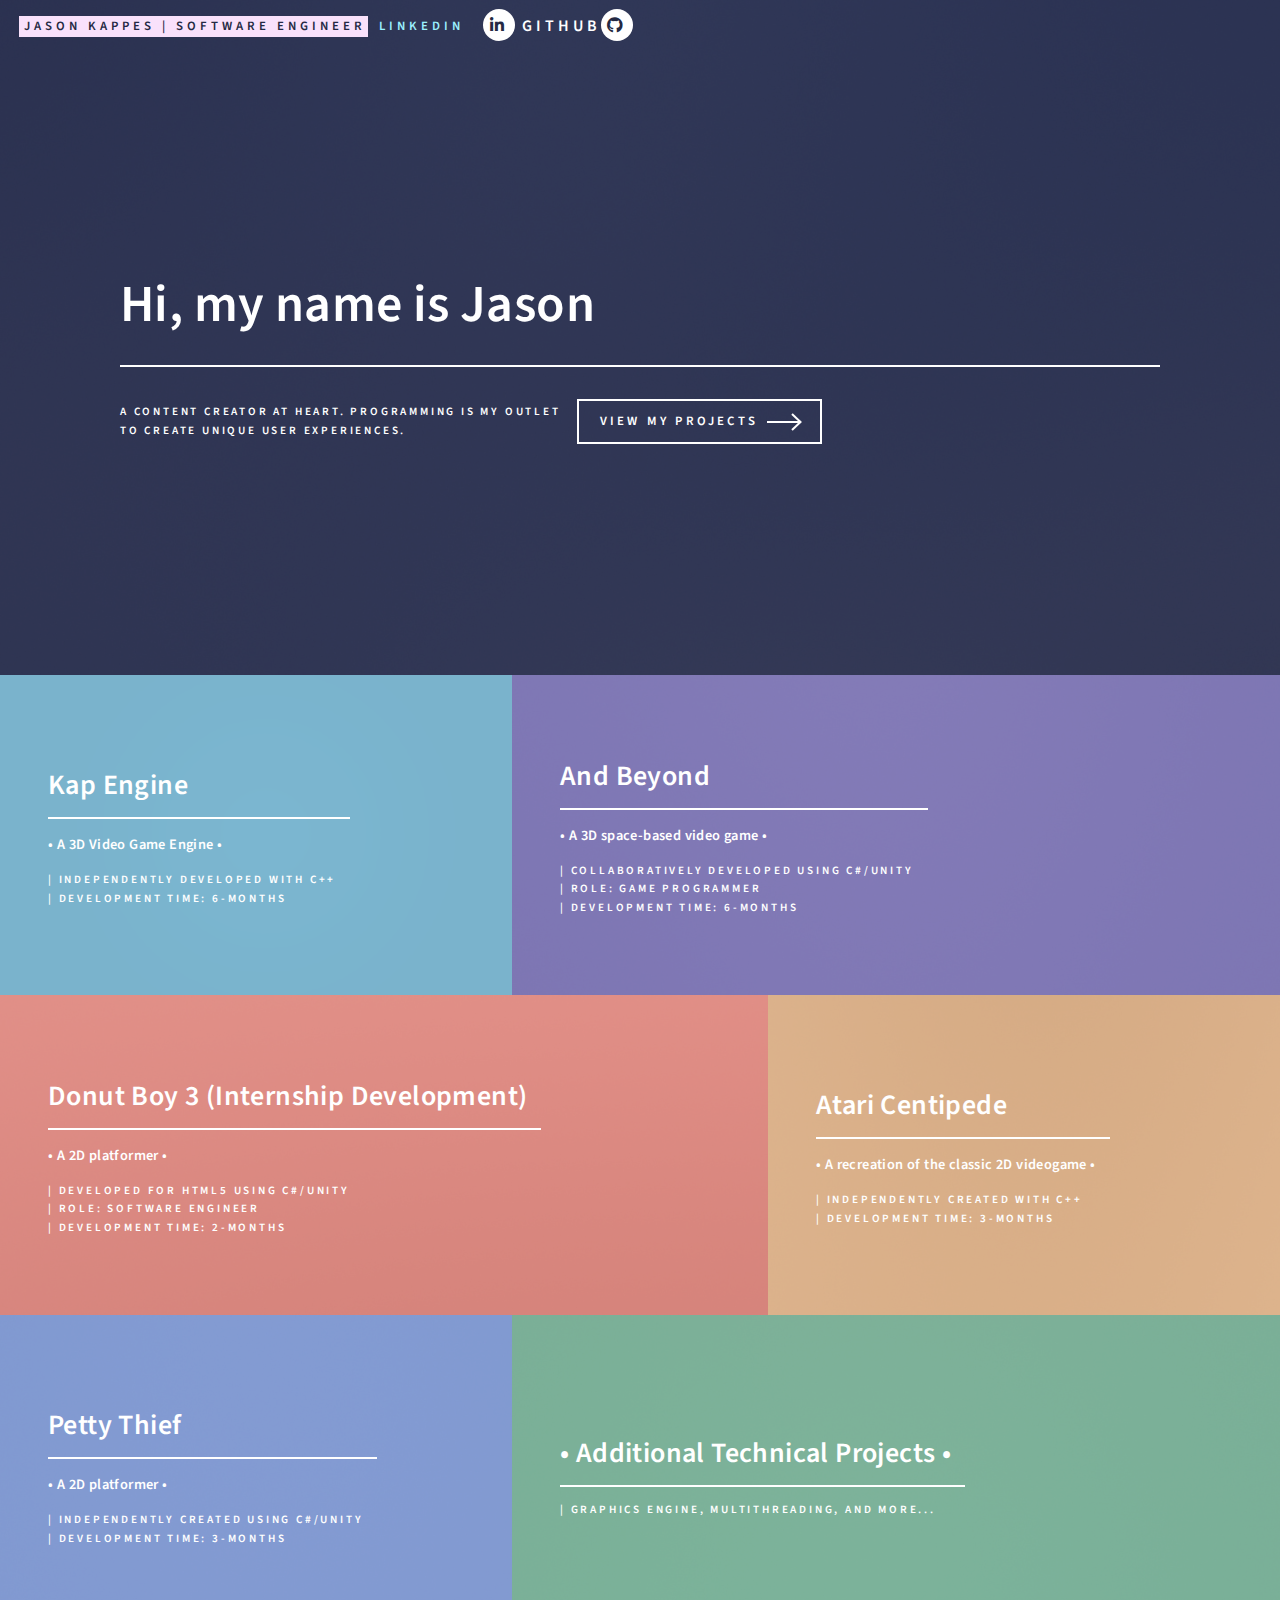
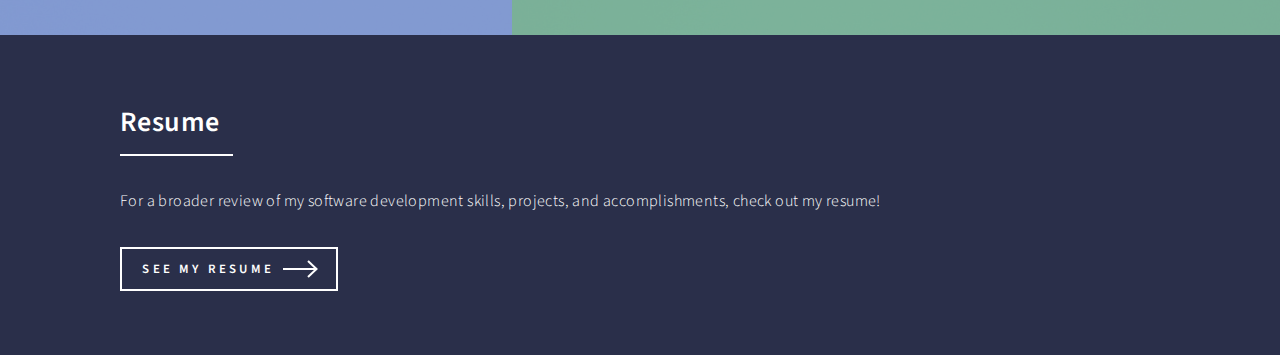
==== index.html @ 8387d4c4 "Update index.html" ====
﻿<!DOCTYPE HTML>
<!--
	Forty by HTML5 UP
	html5up.net | @ajlkn
	Free for personal and commercial use under the CCA 3.0 license (html5up.net/license)
-->
<html>
	<head>
		<title>Jason Kappes Software Engineer</title>
		<meta charset="utf-8" />
		<meta name="viewport" content="width=device-width, initial-scale=1, user-scalable=no" />
		<link rel="stylesheet" href="assets/css/main.css" />
		<noscript><link rel="stylesheet" href="assets/css/noscript.css" /></noscript>
	</head>
	<body class="is-preload">

		<!-- Wrapper -->
			<div id="wrapper">

				<!-- Header -->
				<header id="header" class="alt">
					<a href="index.html" class="logo"><strong>Jason Kappes | Software Engineer</strong> LinkedIn <a href="https://www.linkedin.com/in/jason-kappes/" class="icon brands alt fa-linkedin-in"><span class="label">LinkedIn</span> GitHub <a href="https://github.com/JasonKappes?tab=repositories" class="icon brands alt fa-github"><span class="label">GitHub</span></a>
				</header>

				<!-- Banner -->
					<section id="banner" class="major">
						<div class="inner">
							<header class="major">
								<h1>Hi, my name is Jason</h1>

							</header>
							<div class="content">
								<p>A content creator at heart. Programming is my outlet<br />
								to create unique user experiences.</p>
								<ul class="actions">
									<li><a href="#one" class="button next scrolly">View My Projects</a></li>
								</ul>
							</div>
						</div>
					</section>

				<!-- Main -->
					<div id="main">

						<!-- One -->
							<section id="one" class="tiles">
								<article>
									<span class="image">
										<img src="images/lightred.png" alt="" />
									</span>
									<header class="major">
										<h3><a href="kapengine.html" class="link">Kap Engine</a></h3>
										<h5>• A 3D Video Game Engine •</h5>
										<p>| Independently developed with C++<br />
										| Development Time: 6-months</p>
									</header>
								</article>
								<article>
									<span class="image">
										<img src="images/pic02.jpg" alt="" />
									</span>
									<header class="major">
										<h3><a href="andbeyond.html" class="link">And Beyond</a></h3>
										<h5>• A 3D space-based video game •</h5>
										<p>| Collaboratively developed using C#/Unity<br />
										| Role: Game Programmer<br />
										| Development Time: 6-months</p>
									</header>
								</article>
								<article>
									<span class="image">
										<img src="images/pic03.jpg" alt="" />
									</span>
									<header class="major">
										<h3><a href="donutboy3.html" class="link">Donut Boy 3 (Internship Development)</a></h3>
										<h5>• A 2D platformer •</h5>
										<p>| Developed for HTML5 using C#/Unity<br />
										| Role: Software Engineer<br />
										| Development Time: 2-months</p>
									</header>
								</article>
								<article>
									<span class="image">
										<img src="images/pic04.jpg" alt="" />
									</span>
									<header class="major">
										<h3><a href="centipede.html" class="link">Atari Centipede</a></h3>
										<h5>• A recreation of the classic 2D videogame •</h5>
										<p>| Independently created with C++<br />
										| Development Time: 3-months</p>
									</header>
								</article>
								<article>
									<span class="image">
										<img src="images/pic05.jpg" alt="" />
									</span>
									<header class="major">
										<h3><a href="pettythief.html" class="link">Petty Thief</a></h3>
										<h5>• A 2D platformer •</h5>
										<p>| Independently created using C#/Unity<br />
										| Development Time: 3-months</p>
									</header>
								</article>
								<article>
									<span class="image">
										<img src="images/pic06.jpg" alt="" />
									</span>
									<header class="major">
										<h3><a href="technicalprojects.html" class="link">• Additional Technical Projects •</a></h3>
										<p>| Graphics engine, multithreading, and more...</p>
									</header>
								</article>
							</section>

						<!-- Two -->
							<section id="two">
								<div class="inner">
									<header class="major">
										<h2>Resume</h2>
									</header>
									<p>For a broader review of my software development skills, projects, and accomplishments, check out my resume!</p>
									<ul class="actions">
										<li><a href="https://imgur.com/a/I2C4YWa" class="button next">See My Resume</a></li>
									</ul>
									
								</div>
							</section>

					</div>

				<!-- Footer 
					<footer id="footer">
						<div class="inner">
							<ul class="icons">
								<li><a href="https://www.linkedin.com/in/jason-kappes/" class="icon brands alt fa-linkedin-in"><span class="label">LinkedIn</span></a></li>
							</ul>
						</div>
					</footer>
					-->

			</div>

		<!-- Scripts -->
			<script src="assets/js/jquery.min.js"></script>
			<script src="assets/js/jquery.scrolly.min.js"></script>
			<script src="assets/js/jquery.scrollex.min.js"></script>
			<script src="assets/js/browser.min.js"></script>
			<script src="assets/js/breakpoints.min.js"></script>
			<script src="assets/js/util.js"></script>
			<script src="assets/js/main.js"></script>

	</body>
</html>
---- assets/css/main.css ----
@import url(fontawesome-all.min.css);
@import url("https://fonts.googleapis.com/css?family=Source+Sans+Pro:300,300italic,600,600italic");

/*
	Forty by HTML5 UP
	html5up.net | @ajlkn
	Free for personal and commercial use under the CCA 3.0 license (html5up.net/license)
*/

html, body, div, span, applet, object,
iframe, h1, h2, h3, h4, h5, h6, p, blockquote,
pre, a, abbr, acronym, address, big, cite,
code, del, dfn, em, img, ins, kbd, q, s, samp,
small, strike, strong, sub, sup, tt, var, b,
u, i, center, dl, dt, dd, ol, ul, li, fieldset,
form, label, legend, table, caption, tbody,
tfoot, thead, tr, th, td, article, aside,
canvas, details, embed, figure, figcaption,
footer, header, hgroup, menu, nav, output, ruby,
section, summary, time, mark, audio, video {
	margin: 0;
	padding: 0;
	border: 0;
	font-size: 100%;
	font: inherit;
	vertical-align: baseline;}

article, aside, details, figcaption, figure,
footer, header, hgroup, menu, nav, section {
	display: block;}

body {
	line-height: 1;
}

ol, ul {
	list-style: none;
}

blockquote, q {
	quotes: none;
}

	blockquote:before, blockquote:after, q:before, q:after {
		content: '';
		content: none;
	}

table {
	border-collapse: collapse;
	border-spacing: 0;
}

body {
	-webkit-text-size-adjust: none;
}

mark {
	background-color: transparent;
	color: inherit;
}

input::-moz-focus-inner {
	border: 0;
	padding: 0;
}

input, select, textarea {
	-moz-appearance: none;
	-webkit-appearance: none;
	-ms-appearance: none;
	appearance: none;
}

/* Basic */

	@-ms-viewport {
		width: device-width;
	}

	body {
		-ms-overflow-style: scrollbar;
	}

	@media screen and (max-width: 480px) {

		html, body {
			min-width: 320px;
		}

	}

	html {
		box-sizing: border-box;
	}

	*, *:before, *:after {
		box-sizing: inherit;
	}

	body {
		background: #242943;
	}

		body.is-preload *, body.is-preload *:before, body.is-preload *:after {
			-moz-animation: none !important;
			-webkit-animation: none !important;
			-ms-animation: none !important;
			animation: none !important;
			-moz-transition: none !important;
			-webkit-transition: none !important;
			-ms-transition: none !important;
			transition: none !important;
		}

/* Type */

	body, input, select, textarea {
		color: #ffffff;
		font-family: "Source Sans Pro", Helvetica, sans-serif;
		font-size: 17pt;
		font-weight: 300;
		letter-spacing: 0.025em;
		line-height: 1.65;
	}

		@media screen and (max-width: 1680px) {

			body, input, select, textarea {
				font-size: 14pt;
			}

		}

		@media screen and (max-width: 1280px) {

			body, input, select, textarea {
				font-size: 12pt;
			}

		}

		@media screen and (max-width: 360px) {

			body, input, select, textarea {
				font-size: 11pt;
			}

		}

	a {
		-moz-transition: color 0.2s ease-in-out, border-bottom-color 0.2s ease-in-out;
		-webkit-transition: color 0.2s ease-in-out, border-bottom-color 0.2s ease-in-out;
		-ms-transition: color 0.2s ease-in-out, border-bottom-color 0.2s ease-in-out;
		transition: color 0.2s ease-in-out, border-bottom-color 0.2s ease-in-out;
		border-bottom: dotted 1px;
		color: inherit;
		text-decoration: none;
	}

		a:hover {
			border-bottom-color: transparent;
			color: #9bf1ff !important;
		}

		a:active {
			color: #53e3fb !important;
		}

	strong, b {
		color: #ffffff;
		font-weight: 600;
	}

	em, i {
		font-style: italic;
	}

	p {
		margin: 0 0 2em 0;
	}

	h1, h2, h3, h4, h5, h6 {
		color: #ffffff;
		font-weight: 600;
		line-height: 1.65;
		margin: 0 0 1em 0;
	}

		h1 a, h2 a, h3 a, h4 a, h5 a, h6 a {
			color: inherit;
			border-bottom: 0;
		}

	h1 {
		font-size: 2.5em;
	}

	h2 {
		font-size: 1.75em;
	}

	h3 {
		font-size: 1.35em;
	}

	h4 {
		font-size: 1.1em;
	}

	h5 {
		font-size: 0.9em;
	}

	h6 {
		font-size: 0.7em;
	}

	@media screen and (max-width: 736px) {

		h1 {
			font-size: 2em;
		}

		h2 {
			font-size: 1.5em;
		}

		h3 {
			font-size: 1.25em;
		}

	}

	sub {
		font-size: 0.8em;
		position: relative;
		top: 0.5em;
	}

	sup {
		font-size: 0.8em;
		position: relative;
		top: -0.5em;
	}

	blockquote {
		border-left: solid 4px rgba(212, 212, 255, 0.1);
		font-style: italic;
		margin: 0 0 2em 0;
		padding: 0.5em 0 0.5em 2em;
	}

	code {
		background: rgba(212, 212, 255, 0.035);
		font-family: "Courier New", monospace;
		font-size: 0.9em;
		margin: 0 0.25em;
		padding: 0.25em 0.65em;
	}

	pre {
		-webkit-overflow-scrolling: touch;
		font-family: "Courier New", monospace;
		font-size: 0.9em;
		margin: 0 0 2em 0;
	}

		pre code {
			display: block;
			line-height: 1.75;
			padding: 1em 1.5em;
			overflow-x: auto;
		}

	hr {
		border: 0;
		border-bottom: solid 1px rgba(212, 212, 255, 0.1);
		margin: 2em 0;
	}

		hr.major {
			margin: 3em 0;
		}

	.align-left {
		text-align: left;
	}

	.align-center {
		text-align: center;
	}

	.align-right {
		text-align: right;
	}

/* Row */

	.row {
		display: flex;
		flex-wrap: wrap;
		box-sizing: border-box;
		align-items: stretch;
	}

		.row > * {
			box-sizing: border-box;
		}

		.row.gtr-uniform > * > :last-child {
			margin-bottom: 0;
		}

		.row.aln-left {
			justify-content: flex-start;
		}

		.row.aln-center {
			justify-content: center;
		}

		.row.aln-right {
			justify-content: flex-end;
		}

		.row.aln-top {
			align-items: flex-start;
		}

		.row.aln-middle {
			align-items: center;
		}

		.row.aln-bottom {
			align-items: flex-end;
		}

		.row > .imp {
			order: -1;
		}

		.row > .col-1 {
			width: 8.33333%;
		}

		.row > .off-1 {
			margin-left: 8.33333%;
		}

		.row > .col-2 {
			width: 16.66667%;
		}

		.row > .off-2 {
			margin-left: 16.66667%;
		}

		.row > .col-3 {
			width: 25%;
		}

		.row > .off-3 {
			margin-left: 25%;
		}

		.row > .col-4 {
			width: 33.33333%;
		}

		.row > .off-4 {
			margin-left: 33.33333%;
		}

		.row > .col-5 {
			width: 41.66667%;
		}

		.row > .off-5 {
			margin-left: 41.66667%;
		}

		.row > .col-6 {
			width: 50%;
		}

		.row > .off-6 {
			margin-left: 50%;
		}

		.row > .col-7 {
			width: 58.33333%;
		}

		.row > .off-7 {
			margin-left: 58.33333%;
		}

		.row > .col-8 {
			width: 66.66667%;
		}

		.row > .off-8 {
			margin-left: 66.66667%;
		}

		.row > .col-9 {
			width: 75%;
		}

		.row > .off-9 {
			margin-left: 75%;
		}

		.row > .col-10 {
			width: 83.33333%;
		}

		.row > .off-10 {
			margin-left: 83.33333%;
		}

		.row > .col-11 {
			width: 91.66667%;
		}

		.row > .off-11 {
			margin-left: 91.66667%;
		}

		.row > .col-12 {
			width: 100%;
		}

		.row > .off-12 {
			margin-left: 100%;
		}

		.row.gtr-0 {
			margin-top: 0;
			margin-left: 0em;
		}

			.row.gtr-0 > * {
				padding: 0 0 0 0em;
			}

			.row.gtr-0.gtr-uniform {
				margin-top: 0em;
			}

				.row.gtr-0.gtr-uniform > * {
					padding-top: 0em;
				}

		.row.gtr-25 {
			margin-top: 0;
			margin-left: -0.5em;
		}

			.row.gtr-25 > * {
				padding: 0 0 0 0.5em;
			}

			.row.gtr-25.gtr-uniform {
				margin-top: -0.5em;
			}

				.row.gtr-25.gtr-uniform > * {
					padding-top: 0.5em;
				}

		.row.gtr-50 {
			margin-top: 0;
			margin-left: -1em;
		}

			.row.gtr-50 > * {
				padding: 0 0 0 1em;
			}

			.row.gtr-50.gtr-uniform {
				margin-top: -1em;
			}

				.row.gtr-50.gtr-uniform > * {
					padding-top: 1em;
				}

		.row {
			margin-top: 0;
			margin-left: -2em;
		}

			.row > * {
				padding: 0 0 0 2em;
			}

			.row.gtr-uniform {
				margin-top: -2em;
			}

				.row.gtr-uniform > * {
					padding-top: 2em;
				}

		.row.gtr-150 {
			margin-top: 0;
			margin-left: -3em;
		}

			.row.gtr-150 > * {
				padding: 0 0 0 3em;
			}

			.row.gtr-150.gtr-uniform {
				margin-top: -3em;
			}

				.row.gtr-150.gtr-uniform > * {
					padding-top: 3em;
				}

		.row.gtr-200 {
			margin-top: 0;
			margin-left: -4em;
		}

			.row.gtr-200 > * {
				padding: 0 0 0 4em;
			}

			.row.gtr-200.gtr-uniform {
				margin-top: -4em;
			}

				.row.gtr-200.gtr-uniform > * {
					padding-top: 4em;
				}

		@media screen and (max-width: 1680px) {

			.row {
				display: flex;
				flex-wrap: wrap;
				box-sizing: border-box;
				align-items: stretch;
			}

				.row > * {
					box-sizing: border-box;
				}

				.row.gtr-uniform > * > :last-child {
					margin-bottom: 0;
				}

				.row.aln-left {
					justify-content: flex-start;
				}

				.row.aln-center {
					justify-content: center;
				}

				.row.aln-right {
					justify-content: flex-end;
				}

				.row.aln-top {
					align-items: flex-start;
				}

				.row.aln-middle {
					align-items: center;
				}

				.row.aln-bottom {
					align-items: flex-end;
				}

				.row > .imp-xlarge {
					order: -1;
				}

				.row > .col-1-xlarge {
					width: 8.33333%;
				}

				.row > .off-1-xlarge {
					margin-left: 8.33333%;
				}

				.row > .col-2-xlarge {
					width: 16.66667%;
				}

				.row > .off-2-xlarge {
					margin-left: 16.66667%;
				}

				.row > .col-3-xlarge {
					width: 25%;
				}

				.row > .off-3-xlarge {
					margin-left: 25%;
				}

				.row > .col-4-xlarge {
					width: 33.33333%;
				}

				.row > .off-4-xlarge {
					margin-left: 33.33333%;
				}

				.row > .col-5-xlarge {
					width: 41.66667%;
				}

				.row > .off-5-xlarge {
					margin-left: 41.66667%;
				}

				.row > .col-6-xlarge {
					width: 50%;
				}

				.row > .off-6-xlarge {
					margin-left: 50%;
				}

				.row > .col-7-xlarge {
					width: 58.33333%;
				}

				.row > .off-7-xlarge {
					margin-left: 58.33333%;
				}

				.row > .col-8-xlarge {
					width: 66.66667%;
				}

				.row > .off-8-xlarge {
					margin-left: 66.66667%;
				}

				.row > .col-9-xlarge {
					width: 75%;
				}

				.row > .off-9-xlarge {
					margin-left: 75%;
				}

				.row > .col-10-xlarge {
					width: 83.33333%;
				}

				.row > .off-10-xlarge {
					margin-left: 83.33333%;
				}

				.row > .col-11-xlarge {
					width: 91.66667%;
				}

				.row > .off-11-xlarge {
					margin-left: 91.66667%;
				}

				.row > .col-12-xlarge {
					width: 100%;
				}

				.row > .off-12-xlarge {
					margin-left: 100%;
				}

				.row.gtr-0 {
					margin-top: 0;
					margin-left: 0em;
				}

					.row.gtr-0 > * {
						padding: 0 0 0 0em;
					}

					.row.gtr-0.gtr-uniform {
						margin-top: 0em;
					}

						.row.gtr-0.gtr-uniform > * {
							padding-top: 0em;
						}

				.row.gtr-25 {
					margin-top: 0;
					margin-left: -0.5em;
				}

					.row.gtr-25 > * {
						padding: 0 0 0 0.5em;
					}

					.row.gtr-25.gtr-uniform {
						margin-top: -0.5em;
					}

						.row.gtr-25.gtr-uniform > * {
							padding-top: 0.5em;
						}

				.row.gtr-50 {
					margin-top: 0;
					margin-left: -1em;
				}

					.row.gtr-50 > * {
						padding: 0 0 0 1em;
					}

					.row.gtr-50.gtr-uniform {
						margin-top: -1em;
					}

						.row.gtr-50.gtr-uniform > * {
							padding-top: 1em;
						}

				.row {
					margin-top: 0;
					margin-left: -2em;
				}

					.row > * {
						padding: 0 0 0 2em;
					}

					.row.gtr-uniform {
						margin-top: -2em;
					}

						.row.gtr-uniform > * {
							padding-top: 2em;
						}

				.row.gtr-150 {
					margin-top: 0;
					margin-left: -3em;
				}

					.row.gtr-150 > * {
						padding: 0 0 0 3em;
					}

					.row.gtr-150.gtr-uniform {
						margin-top: -3em;
					}

						.row.gtr-150.gtr-uniform > * {
							padding-top: 3em;
						}

				.row.gtr-200 {
					margin-top: 0;
					margin-left: -4em;
				}

					.row.gtr-200 > * {
						padding: 0 0 0 4em;
					}

					.row.gtr-200.gtr-uniform {
						margin-top: -4em;
					}

						.row.gtr-200.gtr-uniform > * {
							padding-top: 4em;
						}

		}

		@media screen and (max-width: 1280px) {

			.row {
				display: flex;
				flex-wrap: wrap;
				box-sizing: border-box;
				align-items: stretch;
			}

				.row > * {
					box-sizing: border-box;
				}

				.row.gtr-uniform > * > :last-child {
					margin-bottom: 0;
				}

				.row.aln-left {
					justify-content: flex-start;
				}

				.row.aln-center {
					justify-content: center;
				}

				.row.aln-right {
					justify-content: flex-end;
				}

				.row.aln-top {
					align-items: flex-start;
				}

				.row.aln-middle {
					align-items: center;
				}

				.row.aln-bottom {
					align-items: flex-end;
				}

				.row > .imp-large {
					order: -1;
				}

				.row > .col-1-large {
					width: 8.33333%;
				}

				.row > .off-1-large {
					margin-left: 8.33333%;
				}

				.row > .col-2-large {
					width: 16.66667%;
				}

				.row > .off-2-large {
					margin-left: 16.66667%;
				}

				.row > .col-3-large {
					width: 25%;
				}

				.row > .off-3-large {
					margin-left: 25%;
				}

				.row > .col-4-large {
					width: 33.33333%;
				}

				.row > .off-4-large {
					margin-left: 33.33333%;
				}

				.row > .col-5-large {
					width: 41.66667%;
				}

				.row > .off-5-large {
					margin-left: 41.66667%;
				}

				.row > .col-6-large {
					width: 50%;
				}

				.row > .off-6-large {
					margin-left: 50%;
				}

				.row > .col-7-large {
					width: 58.33333%;
				}

				.row > .off-7-large {
					margin-left: 58.33333%;
				}

				.row > .col-8-large {
					width: 66.66667%;
				}

				.row > .off-8-large {
					margin-left: 66.66667%;
				}

				.row > .col-9-large {
					width: 75%;
				}

				.row > .off-9-large {
					margin-left: 75%;
				}

				.row > .col-10-large {
					width: 83.33333%;
				}

				.row > .off-10-large {
					margin-left: 83.33333%;
				}

				.row > .col-11-large {
					width: 91.66667%;
				}

				.row > .off-11-large {
					margin-left: 91.66667%;
				}

				.row > .col-12-large {
					width: 100%;
				}

				.row > .off-12-large {
					margin-left: 100%;
				}

				.row.gtr-0 {
					margin-top: 0;
					margin-left: 0em;
				}

					.row.gtr-0 > * {
						padding: 0 0 0 0em;
					}

					.row.gtr-0.gtr-uniform {
						margin-top: 0em;
					}

						.row.gtr-0.gtr-uniform > * {
							padding-top: 0em;
						}

				.row.gtr-25 {
					margin-top: 0;
					margin-left: -0.375em;
				}

					.row.gtr-25 > * {
						padding: 0 0 0 0.375em;
					}

					.row.gtr-25.gtr-uniform {
						margin-top: -0.375em;
					}

						.row.gtr-25.gtr-uniform > * {
							padding-top: 0.375em;
						}

				.row.gtr-50 {
					margin-top: 0;
					margin-left: -0.75em;
				}

					.row.gtr-50 > * {
						padding: 0 0 0 0.75em;
					}

					.row.gtr-50.gtr-uniform {
						margin-top: -0.75em;
					}

						.row.gtr-50.gtr-uniform > * {
							padding-top: 0.75em;
						}

				.row {
					margin-top: 0;
					margin-left: -1.5em;
				}

					.row > * {
						padding: 0 0 0 1.5em;
					}

					.row.gtr-uniform {
						margin-top: -1.5em;
					}

						.row.gtr-uniform > * {
							padding-top: 1.5em;
						}

				.row.gtr-150 {
					margin-top: 0;
					margin-left: -2.25em;
				}

					.row.gtr-150 > * {
						padding: 0 0 0 2.25em;
					}

					.row.gtr-150.gtr-uniform {
						margin-top: -2.25em;
					}

						.row.gtr-150.gtr-uniform > * {
							padding-top: 2.25em;
						}

				.row.gtr-200 {
					margin-top: 0;
					margin-left: -3em;
				}

					.row.gtr-200 > * {
						padding: 0 0 0 3em;
					}

					.row.gtr-200.gtr-uniform {
						margin-top: -3em;
					}

						.row.gtr-200.gtr-uniform > * {
							padding-top: 3em;
						}

		}

		@media screen and (max-width: 980px) {

			.row {
				display: flex;
				flex-wrap: wrap;
				box-sizing: border-box;
				align-items: stretch;
			}

				.row > * {
					box-sizing: border-box;
				}

				.row.gtr-uniform > * > :last-child {
					margin-bottom: 0;
				}

				.row.aln-left {
					justify-content: flex-start;
				}

				.row.aln-center {
					justify-content: center;
				}

				.row.aln-right {
					justify-content: flex-end;
				}

				.row.aln-top {
					align-items: flex-start;
				}

				.row.aln-middle {
					align-items: center;
				}

				.row.aln-bottom {
					align-items: flex-end;
				}

				.row > .imp-medium {
					order: -1;
				}

				.row > .col-1-medium {
					width: 8.33333%;
				}

				.row > .off-1-medium {
					margin-left: 8.33333%;
				}

				.row > .col-2-medium {
					width: 16.66667%;
				}

				.row > .off-2-medium {
					margin-left: 16.66667%;
				}

				.row > .col-3-medium {
					width: 25%;
				}

				.row > .off-3-medium {
					margin-left: 25%;
				}

				.row > .col-4-medium {
					width: 33.33333%;
				}

				.row > .off-4-medium {
					margin-left: 33.33333%;
				}

				.row > .col-5-medium {
					width: 41.66667%;
				}

				.row > .off-5-medium {
					margin-left: 41.66667%;
				}

				.row > .col-6-medium {
					width: 50%;
				}

				.row > .off-6-medium {
					margin-left: 50%;
				}

				.row > .col-7-medium {
					width: 58.33333%;
				}

				.row > .off-7-medium {
					margin-left: 58.33333%;
				}

				.row > .col-8-medium {
					width: 66.66667%;
				}

				.row > .off-8-medium {
					margin-left: 66.66667%;
				}

				.row > .col-9-medium {
					width: 75%;
				}

				.row > .off-9-medium {
					margin-left: 75%;
				}

				.row > .col-10-medium {
					width: 83.33333%;
				}

				.row > .off-10-medium {
					margin-left: 83.33333%;
				}

				.row > .col-11-medium {
					width: 91.66667%;
				}

				.row > .off-11-medium {
					margin-left: 91.66667%;
				}

				.row > .col-12-medium {
					width: 100%;
				}

				.row > .off-12-medium {
					margin-left: 100%;
				}

				.row.gtr-0 {
					margin-top: 0;
					margin-left: 0em;
				}

					.row.gtr-0 > * {
						padding: 0 0 0 0em;
					}

					.row.gtr-0.gtr-uniform {
						margin-top: 0em;
					}

						.row.gtr-0.gtr-uniform > * {
							padding-top: 0em;
						}

				.row.gtr-25 {
					margin-top: 0;
					margin-left: -0.375em;
				}

					.row.gtr-25 > * {
						padding: 0 0 0 0.375em;
					}

					.row.gtr-25.gtr-uniform {
						margin-top: -0.375em;
					}

						.row.gtr-25.gtr-uniform > * {
							padding-top: 0.375em;
						}

				.row.gtr-50 {
					margin-top: 0;
					margin-left: -0.75em;
				}

					.row.gtr-50 > * {
						padding: 0 0 0 0.75em;
					}

					.row.gtr-50.gtr-uniform {
						margin-top: -0.75em;
					}

						.row.gtr-50.gtr-uniform > * {
							padding-top: 0.75em;
						}

				.row {
					margin-top: 0;
					margin-left: -1.5em;
				}

					.row > * {
						padding: 0 0 0 1.5em;
					}

					.row.gtr-uniform {
						margin-top: -1.5em;
					}

						.row.gtr-uniform > * {
							padding-top: 1.5em;
						}

				.row.gtr-150 {
					margin-top: 0;
					margin-left: -2.25em;
				}

					.row.gtr-150 > * {
						padding: 0 0 0 2.25em;
					}

					.row.gtr-150.gtr-uniform {
						margin-top: -2.25em;
					}

						.row.gtr-150.gtr-uniform > * {
							padding-top: 2.25em;
						}

				.row.gtr-200 {
					margin-top: 0;
					margin-left: -3em;
				}

					.row.gtr-200 > * {
						padding: 0 0 0 3em;
					}

					.row.gtr-200.gtr-uniform {
						margin-top: -3em;
					}

						.row.gtr-200.gtr-uniform > * {
							padding-top: 3em;
						}

		}

		@media screen and (max-width: 736px) {

			.row {
				display: flex;
				flex-wrap: wrap;
				box-sizing: border-box;
				align-items: stretch;
			}

				.row > * {
					box-sizing: border-box;
				}

				.row.gtr-uniform > * > :last-child {
					margin-bottom: 0;
				}

				.row.aln-left {
					justify-content: flex-start;
				}

				.row.aln-center {
					justify-content: center;
				}

				.row.aln-right {
					justify-content: flex-end;
				}

				.row.aln-top {
					align-items: flex-start;
				}

				.row.aln-middle {
					align-items: center;
				}

				.row.aln-bottom {
					align-items: flex-end;
				}

				.row > .imp-small {
					order: -1;
				}

				.row > .col-1-small {
					width: 8.33333%;
				}

				.row > .off-1-small {
					margin-left: 8.33333%;
				}

				.row > .col-2-small {
					width: 16.66667%;
				}

				.row > .off-2-small {
					margin-left: 16.66667%;
				}

				.row > .col-3-small {
					width: 25%;
				}

				.row > .off-3-small {
					margin-left: 25%;
				}

				.row > .col-4-small {
					width: 33.33333%;
				}

				.row > .off-4-small {
					margin-left: 33.33333%;
				}

				.row > .col-5-small {
					width: 41.66667%;
				}

				.row > .off-5-small {
					margin-left: 41.66667%;
				}

				.row > .col-6-small {
					width: 50%;
				}

				.row > .off-6-small {
					margin-left: 50%;
				}

				.row > .col-7-small {
					width: 58.33333%;
				}

				.row > .off-7-small {
					margin-left: 58.33333%;
				}

				.row > .col-8-small {
					width: 66.66667%;
				}

				.row > .off-8-small {
					margin-left: 66.66667%;
				}

				.row > .col-9-small {
					width: 75%;
				}

				.row > .off-9-small {
					margin-left: 75%;
				}

				.row > .col-10-small {
					width: 83.33333%;
				}

				.row > .off-10-small {
					margin-left: 83.33333%;
				}

				.row > .col-11-small {
					width: 91.66667%;
				}

				.row > .off-11-small {
					margin-left: 91.66667%;
				}

				.row > .col-12-small {
					width: 100%;
				}

				.row > .off-12-small {
					margin-left: 100%;
				}

				.row.gtr-0 {
					margin-top: 0;
					margin-left: 0em;
				}

					.row.gtr-0 > * {
						padding: 0 0 0 0em;
					}

					.row.gtr-0.gtr-uniform {
						margin-top: 0em;
					}

						.row.gtr-0.gtr-uniform > * {
							padding-top: 0em;
						}

				.row.gtr-25 {
					margin-top: 0;
					margin-left: -0.3125em;
				}

					.row.gtr-25 > * {
						padding: 0 0 0 0.3125em;
					}

					.row.gtr-25.gtr-uniform {
						margin-top: -0.3125em;
					}

						.row.gtr-25.gtr-uniform > * {
							padding-top: 0.3125em;
						}

				.row.gtr-50 {
					margin-top: 0;
					margin-left: -0.625em;
				}

					.row.gtr-50 > * {
						padding: 0 0 0 0.625em;
					}

					.row.gtr-50.gtr-uniform {
						margin-top: -0.625em;
					}

						.row.gtr-50.gtr-uniform > * {
							padding-top: 0.625em;
						}

				.row {
					margin-top: 0;
					margin-left: -1.25em;
				}

					.row > * {
						padding: 0 0 0 1.25em;
					}

					.row.gtr-uniform {
						margin-top: -1.25em;
					}

						.row.gtr-uniform > * {
							padding-top: 1.25em;
						}

				.row.gtr-150 {
					margin-top: 0;
					margin-left: -1.875em;
				}

					.row.gtr-150 > * {
						padding: 0 0 0 1.875em;
					}

					.row.gtr-150.gtr-uniform {
						margin-top: -1.875em;
					}

						.row.gtr-150.gtr-uniform > * {
							padding-top: 1.875em;
						}

				.row.gtr-200 {
					margin-top: 0;
					margin-left: -2.5em;
				}

					.row.gtr-200 > * {
						padding: 0 0 0 2.5em;
					}

					.row.gtr-200.gtr-uniform {
						margin-top: -2.5em;
					}

						.row.gtr-200.gtr-uniform > * {
							padding-top: 2.5em;
						}

		}

		@media screen and (max-width: 480px) {

			.row {
				display: flex;
				flex-wrap: wrap;
				box-sizing: border-box;
				align-items: stretch;
			}

				.row > * {
					box-sizing: border-box;
				}

				.row.gtr-uniform > * > :last-child {
					margin-bottom: 0;
				}

				.row.aln-left {
					justify-content: flex-start;
				}

				.row.aln-center {
					justify-content: center;
				}

				.row.aln-right {
					justify-content: flex-end;
				}

				.row.aln-top {
					align-items: flex-start;
				}

				.row.aln-middle {
					align-items: center;
				}

				.row.aln-bottom {
					align-items: flex-end;
				}

				.row > .imp-xsmall {
					order: -1;
				}

				.row > .col-1-xsmall {
					width: 8.33333%;
				}

				.row > .off-1-xsmall {
					margin-left: 8.33333%;
				}

				.row > .col-2-xsmall {
					width: 16.66667%;
				}

				.row > .off-2-xsmall {
					margin-left: 16.66667%;
				}

				.row > .col-3-xsmall {
					width: 25%;
				}

				.row > .off-3-xsmall {
					margin-left: 25%;
				}

				.row > .col-4-xsmall {
					width: 33.33333%;
				}

				.row > .off-4-xsmall {
					margin-left: 33.33333%;
				}

				.row > .col-5-xsmall {
					width: 41.66667%;
				}

				.row > .off-5-xsmall {
					margin-left: 41.66667%;
				}

				.row > .col-6-xsmall {
					width: 50%;
				}

				.row > .off-6-xsmall {
					margin-left: 50%;
				}

				.row > .col-7-xsmall {
					width: 58.33333%;
				}

				.row > .off-7-xsmall {
					margin-left: 58.33333%;
				}

				.row > .col-8-xsmall {
					width: 66.66667%;
				}

				.row > .off-8-xsmall {
					margin-left: 66.66667%;
				}

				.row > .col-9-xsmall {
					width: 75%;
				}

				.row > .off-9-xsmall {
					margin-left: 75%;
				}

				.row > .col-10-xsmall {
					width: 83.33333%;
				}

				.row > .off-10-xsmall {
					margin-left: 83.33333%;
				}

				.row > .col-11-xsmall {
					width: 91.66667%;
				}

				.row > .off-11-xsmall {
					margin-left: 91.66667%;
				}

				.row > .col-12-xsmall {
					width: 100%;
				}

				.row > .off-12-xsmall {
					margin-left: 100%;
				}

				.row.gtr-0 {
					margin-top: 0;
					margin-left: 0em;
				}

					.row.gtr-0 > * {
						padding: 0 0 0 0em;
					}

					.row.gtr-0.gtr-uniform {
						margin-top: 0em;
					}

						.row.gtr-0.gtr-uniform > * {
							padding-top: 0em;
						}

				.row.gtr-25 {
					margin-top: 0;
					margin-left: -0.3125em;
				}

					.row.gtr-25 > * {
						padding: 0 0 0 0.3125em;
					}

					.row.gtr-25.gtr-uniform {
						margin-top: -0.3125em;
					}

						.row.gtr-25.gtr-uniform > * {
							padding-top: 0.3125em;
						}

				.row.gtr-50 {
					margin-top: 0;
					margin-left: -0.625em;
				}

					.row.gtr-50 > * {
						padding: 0 0 0 0.625em;
					}

					.row.gtr-50.gtr-uniform {
						margin-top: -0.625em;
					}

						.row.gtr-50.gtr-uniform > * {
							padding-top: 0.625em;
						}

				.row {
					margin-top: 0;
					margin-left: -1.25em;
				}

					.row > * {
						padding: 0 0 0 1.25em;
					}

					.row.gtr-uniform {
						margin-top: -1.25em;
					}

						.row.gtr-uniform > * {
							padding-top: 1.25em;
						}

				.row.gtr-150 {
					margin-top: 0;
					margin-left: -1.875em;
				}

					.row.gtr-150 > * {
						padding: 0 0 0 1.875em;
					}

					.row.gtr-150.gtr-uniform {
						margin-top: -1.875em;
					}

						.row.gtr-150.gtr-uniform > * {
							padding-top: 1.875em;
						}

				.row.gtr-200 {
					margin-top: 0;
					margin-left: -2.5em;
				}

					.row.gtr-200 > * {
						padding: 0 0 0 2.5em;
					}

					.row.gtr-200.gtr-uniform {
						margin-top: -2.5em;
					}

						.row.gtr-200.gtr-uniform > * {
							padding-top: 2.5em;
						}

		}

/* Section/Article */

	section.special, article.special {
		text-align: center;
	}

	header.major {
		width: -moz-max-content;
		width: -webkit-max-content;
		width: -ms-max-content;
		width: max-content;
		margin-bottom: 2em;
	}

		header.major > :first-child {
			margin-bottom: 0;
			width: calc(100% + 0.5em);
		}

			header.major > :first-child:after {
				content: '';
				background-color: #ffffff;
				display: block;
				height: 2px;
				margin: 0.325em 0 0.5em 0;
				width: 100%;
			}

		header.major > p {
			font-size: 0.7em;
			font-weight: 600;
			letter-spacing: 0.25em;
			margin-bottom: 0;
			text-transform: uppercase;
		}

		body.is-ie header.major > :first-child:after {
			max-width: 9em;
		}

		body.is-ie header.major > h1:after {
			max-width: 100% !important;
		}

	@media screen and (max-width: 736px) {

		header.major > p br {
			display: none;
		}

	}

/* Form */

	form {
		margin: 0 0 2em 0;
	}

		form > :last-child {
			margin-bottom: 0;
		}

		form > .fields {
			display: -moz-flex;
			display: -webkit-flex;
			display: -ms-flex;
			display: flex;
			-moz-flex-wrap: wrap;
			-webkit-flex-wrap: wrap;
			-ms-flex-wrap: wrap;
			flex-wrap: wrap;
			width: calc(100% + 3em);
			margin: -1.5em 0 2em -1.5em;
		}

			form > .fields > .field {
				-moz-flex-grow: 0;
				-webkit-flex-grow: 0;
				-ms-flex-grow: 0;
				flex-grow: 0;
				-moz-flex-shrink: 0;
				-webkit-flex-shrink: 0;
				-ms-flex-shrink: 0;
				flex-shrink: 0;
				padding: 1.5em 0 0 1.5em;
				width: calc(100% - 1.5em);
			}

				form > .fields > .field.half {
					width: calc(50% - 0.75em);
				}

				form > .fields > .field.third {
					width: calc(100%/3 - 0.5em);
				}

				form > .fields > .field.quarter {
					width: calc(25% - 0.375em);
				}

		@media screen and (max-width: 480px) {

			form > .fields {
				width: calc(100% + 3em);
				margin: -1.5em 0 2em -1.5em;
			}

				form > .fields > .field {
					padding: 1.5em 0 0 1.5em;
					width: calc(100% - 1.5em);
				}

					form > .fields > .field.half {
						width: calc(100% - 1.5em);
					}

					form > .fields > .field.third {
						width: calc(100% - 1.5em);
					}

					form > .fields > .field.quarter {
						width: calc(100% - 1.5em);
					}

		}

	label {
		color: #ffffff;
		display: block;
		font-size: 0.8em;
		font-weight: 600;
		letter-spacing: 0.25em;
		margin: 0 0 1em 0;
		text-transform: uppercase;
	}

	input[type="text"],
	input[type="password"],
	input[type="email"],
	input[type="tel"],
	input[type="search"],
	input[type="url"],
	select,
	textarea {
		-moz-appearance: none;
		-webkit-appearance: none;
		-ms-appearance: none;
		appearance: none;
		background: rgba(212, 212, 255, 0.035);
		border: none;
		border-radius: 0;
		color: inherit;
		display: block;
		outline: 0;
		padding: 0 1em;
		text-decoration: none;
		width: 100%;
	}

		input[type="text"]:invalid,
		input[type="password"]:invalid,
		input[type="email"]:invalid,
		input[type="tel"]:invalid,
		input[type="search"]:invalid,
		input[type="url"]:invalid,
		select:invalid,
		textarea:invalid {
			box-shadow: none;
		}

		input[type="text"]:focus,
		input[type="password"]:focus,
		input[type="email"]:focus,
		input[type="tel"]:focus,
		input[type="search"]:focus,
		input[type="url"]:focus,
		select:focus,
		textarea:focus {
			border-color: #9bf1ff;
			box-shadow: 0 0 0 2px #9bf1ff;
		}

	select {
		background-image: url("data:image/svg+xml;charset=utf8,%3Csvg xmlns='http://www.w3.org/2000/svg' width='40' height='40' preserveAspectRatio='none' viewBox='0 0 40 40'%3E%3Cpath d='M9.4,12.3l10.4,10.4l10.4-10.4c0.2-0.2,0.5-0.4,0.9-0.4c0.3,0,0.6,0.1,0.9,0.4l3.3,3.3c0.2,0.2,0.4,0.5,0.4,0.9 c0,0.4-0.1,0.6-0.4,0.9L20.7,31.9c-0.2,0.2-0.5,0.4-0.9,0.4c-0.3,0-0.6-0.1-0.9-0.4L4.3,17.3c-0.2-0.2-0.4-0.5-0.4-0.9 c0-0.4,0.1-0.6,0.4-0.9l3.3-3.3c0.2-0.2,0.5-0.4,0.9-0.4S9.1,12.1,9.4,12.3z' fill='rgba(212, 212, 255, 0.1)' /%3E%3C/svg%3E");
		background-size: 1.25rem;
		background-repeat: no-repeat;
		background-position: calc(100% - 1rem) center;
		height: 2.75em;
		padding-right: 2.75em;
		text-overflow: ellipsis;
	}

		select option {
			color: #ffffff;
			background: #242943;
		}

		select:focus::-ms-value {
			background-color: transparent;
		}

		select::-ms-expand {
			display: none;
		}

	input[type="text"],
	input[type="password"],
	input[type="email"],
	input[type="tel"],
	input[type="search"],
	input[type="url"],
	select {
		height: 2.75em;
	}

	textarea {
		padding: 0.75em 1em;
	}

	input[type="checkbox"],
	input[type="radio"] {
		-moz-appearance: none;
		-webkit-appearance: none;
		-ms-appearance: none;
		appearance: none;
		display: block;
		float: left;
		margin-right: -2em;
		opacity: 0;
		width: 1em;
		z-index: -1;
	}

		input[type="checkbox"] + label,
		input[type="radio"] + label {
			text-decoration: none;
			color: #ffffff;
			cursor: pointer;
			display: inline-block;
			font-weight: 300;
			padding-left: 2.65em;
			padding-right: 0.75em;
			position: relative;
		}

			input[type="checkbox"] + label:before,
			input[type="radio"] + label:before {
				-moz-osx-font-smoothing: grayscale;
				-webkit-font-smoothing: antialiased;
				display: inline-block;
				font-style: normal;
				font-variant: normal;
				text-rendering: auto;
				line-height: 1;
				text-transform: none !important;
				font-family: 'Font Awesome 5 Free';
				font-weight: 900;
			}

			input[type="checkbox"] + label:before,
			input[type="radio"] + label:before {
				background: rgba(212, 212, 255, 0.035);
				content: '';
				display: inline-block;
				font-size: 0.8em;
				height: 2.0625em;
				left: 0;
				letter-spacing: 0;
				line-height: 2.0625em;
				position: absolute;
				text-align: center;
				top: 0;
				width: 2.0625em;
			}

		input[type="checkbox"]:checked + label:before,
		input[type="radio"]:checked + label:before {
			background: #ffffff;
			border-color: #9bf1ff;
			content: '\f00c';
			color: #242943;
		}

		input[type="checkbox"]:focus + label:before,
		input[type="radio"]:focus + label:before {
			box-shadow: 0 0 0 2px #9bf1ff;
		}

	input[type="radio"] + label:before {
		border-radius: 100%;
	}

	::-webkit-input-placeholder {
		color: rgba(244, 244, 255, 0.2) !important;
		opacity: 1.0;
	}

	:-moz-placeholder {
		color: rgba(244, 244, 255, 0.2) !important;
		opacity: 1.0;
	}

	::-moz-placeholder {
		color: rgba(244, 244, 255, 0.2) !important;
		opacity: 1.0;
	}

	:-ms-input-placeholder {
		color: rgba(244, 244, 255, 0.2) !important;
		opacity: 1.0;
	}

/* Box */

	.box {
		border: solid 1px rgba(212, 212, 255, 0.1);
		margin-bottom: 2em;
		padding: 1.5em;
	}

		.box > :last-child,
		.box > :last-child > :last-child,
		.box > :last-child > :last-child > :last-child {
			margin-bottom: 0;
		}

		.box.alt {
			border: 0;
			border-radius: 0;
			padding: 0;
		}

/* Icon */

	.icon {
		text-decoration: none;
		border-bottom: none;
		position: relative;
	}

		.icon:before {
			-moz-osx-font-smoothing: grayscale;
			-webkit-font-smoothing: antialiased;
			display: inline-block;
			font-style: normal;
			font-variant: normal;
			text-rendering: auto;
			line-height: 1;
			text-transform: none !important;
			font-family: 'Font Awesome 5 Free';
			font-weight: 400;
		}

		.icon > .label {
			display: none;
		}

		.icon:before {
			line-height: inherit;
		}

		.icon.solid:before {
			font-weight: 900;
		}

		.icon.brands:before {
			font-family: 'Font Awesome 5 Brands';
		}

		.icon.alt:before {
			background-color: #ffffff;
			border-radius: 100%;
			color: #242943;
			display: inline-block;
			height: 2em;
			line-height: 2em;
			text-align: center;
			width: 2em;
		}

	a.icon.alt:before {
		-moz-transition: background-color 0.2s ease-in-out;
		-webkit-transition: background-color 0.2s ease-in-out;
		-ms-transition: background-color 0.2s ease-in-out;
		transition: background-color 0.2s ease-in-out;
	}

	a.icon.alt:hover:before {
		background-color: #6fc3df;
	}

	a.icon.alt:active:before {
		background-color: #37a6cb;
	}

/* Image */

	.image {
		border: 0;
		display: inline-block;
		position: relative;
	}

		.image img {
			display: block;
		}

		.image.left, .image.right {
			max-width: 30%;
		}

			.image.left img, .image.right img {
				width: 100%;
			}

		.image.left {
			float: left;
			margin: 0 1.5em 1.25em 0;
			top: 0.25em;
		}

		.image.right {
			float: right;
			margin: 0 0 1.25em 1.5em;
			top: 0.25em;
		}

		.image.fit {
			display: block;
			margin: 0 0 2em 0;
			width: 100%;
		}

			.image.fit img {
				width: 100%;
			}

		.image.main {
			display: block;
			margin: 2.5em 0;
			width: 100%;
		}

			.image.main img {
				width: 100%;
			}

			@media screen and (max-width: 736px) {

				.image.main {
					margin: 1.5em 0;
				}

			}

/* List */

	ol {
		list-style: decimal;
		margin: 0 0 2em 0;
		padding-left: 1.25em;
	}

		ol li {
			padding-left: 0.25em;
		}

	ul {
		list-style: disc;
		margin: 0 0 2em 0;
		padding-left: 1em;
	}

		ul li {
			padding-left: 0.5em;
		}

		ul.alt {
			list-style: none;
			padding-left: 0;
		}

			ul.alt li {
				border-top: solid 1px rgba(212, 212, 255, 0.1);
				padding: 0.5em 0;
			}

				ul.alt li:first-child {
					border-top: 0;
					padding-top: 0;
				}

	dl {
		margin: 0 0 2em 0;
	}

		dl dt {
			display: block;
			font-weight: 600;
			margin: 0 0 1em 0;
		}

		dl dd {
			margin-left: 2em;
		}

/* Actions */

	ul.actions {
		display: -moz-flex;
		display: -webkit-flex;
		display: -ms-flex;
		display: flex;
		cursor: default;
		list-style: none;
		margin-left: -1em;
		padding-left: 0;
	}

		ul.actions li {
			padding: 0 0 0 1em;
			vertical-align: middle;
		}

		ul.actions.special {
			-moz-justify-content: center;
			-webkit-justify-content: center;
			-ms-justify-content: center;
			justify-content: center;
			width: 100%;
			margin-left: 0;
		}

			ul.actions.special li:first-child {
				padding-left: 0;
			}

		ul.actions.stacked {
			-moz-flex-direction: column;
			-webkit-flex-direction: column;
			-ms-flex-direction: column;
			flex-direction: column;
			margin-left: 0;
		}

			ul.actions.stacked li {
				padding: 1.3em 0 0 0;
			}

				ul.actions.stacked li:first-child {
					padding-top: 0;
				}

		ul.actions.fit {
			width: calc(100% + 1em);
		}

			ul.actions.fit li {
				-moz-flex-grow: 1;
				-webkit-flex-grow: 1;
				-ms-flex-grow: 1;
				flex-grow: 1;
				-moz-flex-shrink: 1;
				-webkit-flex-shrink: 1;
				-ms-flex-shrink: 1;
				flex-shrink: 1;
				width: 100%;
			}

				ul.actions.fit li > * {
					width: 100%;
				}

			ul.actions.fit.stacked {
				width: 100%;
			}

/* Icons */

	ul.icons {
		cursor: default;
		list-style: none;
		padding-left: 0;
	}

		ul.icons li {
			display: inline-block;
			padding: 0 1em 0 0;
		}

			ul.icons li:last-child {
				padding-right: 0;
			}

		@media screen and (max-width: 736px) {

			ul.icons li {
				padding: 0 0.75em 0 0;
			}

		}

/* Pagination */

	ul.pagination {
		cursor: default;
		list-style: none;
		padding-left: 0;
	}

		ul.pagination li {
			display: inline-block;
			padding-left: 0;
			vertical-align: middle;
		}

			ul.pagination li > .page {
				-moz-transition: background-color 0.2s ease-in-out, color 0.2s ease-in-out;
				-webkit-transition: background-color 0.2s ease-in-out, color 0.2s ease-in-out;
				-ms-transition: background-color 0.2s ease-in-out, color 0.2s ease-in-out;
				transition: background-color 0.2s ease-in-out, color 0.2s ease-in-out;
				border-bottom: 0;
				display: inline-block;
				font-size: 0.8em;
				font-weight: 600;
				height: 1.5em;
				line-height: 1.5em;
				margin: 0 0.125em;
				min-width: 1.5em;
				padding: 0 0.5em;
				text-align: center;
			}

				ul.pagination li > .page.active {
					background-color: #ffffff;
					color: #242943;
				}

					ul.pagination li > .page.active:hover {
						background-color: #9bf1ff;
						color: #242943 !important;
					}

					ul.pagination li > .page.active:active {
						background-color: #53e3fb;
					}

			ul.pagination li:first-child {
				padding-right: 0.75em;
			}

			ul.pagination li:last-child {
				padding-left: 0.75em;
			}

		@media screen and (max-width: 480px) {

			ul.pagination li:nth-child(n+2):nth-last-child(n+2) {
				display: none;
			}

			ul.pagination li:first-child {
				padding-right: 0;
			}

		}

/* Table */

	.table-wrapper {
		-webkit-overflow-scrolling: touch;
		overflow-x: auto;
	}

	table {
		margin: 0 0 2em 0;
		width: 100%;
	}

		table tbody tr {
			border: solid 1px rgba(212, 212, 255, 0.1);
			border-left: 0;
			border-right: 0;
		}

			table tbody tr:nth-child(2n + 1) {
				background-color: rgba(212, 212, 255, 0.035);
			}

		table td {
			padding: 0.75em 0.75em;
		}

		table th {
			color: #ffffff;
			font-size: 0.9em;
			font-weight: 600;
			padding: 0 0.75em 0.75em 0.75em;
			text-align: left;
		}

		table thead {
			border-bottom: solid 2px rgba(212, 212, 255, 0.1);
		}

		table tfoot {
			border-top: solid 2px rgba(212, 212, 255, 0.1);
		}

		table.alt {
			border-collapse: separate;
		}

			table.alt tbody tr td {
				border: solid 1px rgba(212, 212, 255, 0.1);
				border-left-width: 0;
				border-top-width: 0;
			}

				table.alt tbody tr td:first-child {
					border-left-width: 1px;
				}

			table.alt tbody tr:first-child td {
				border-top-width: 1px;
			}

			table.alt thead {
				border-bottom: 0;
			}

			table.alt tfoot {
				border-top: 0;
			}

/* Button */

	input[type="submit"],
	input[type="reset"],
	input[type="button"],
	button,
	.button {
		-moz-appearance: none;
		-webkit-appearance: none;
		-ms-appearance: none;
		appearance: none;
		-moz-transition: background-color 0.2s ease-in-out, box-shadow 0.2s ease-in-out, color 0.2s ease-in-out;
		-webkit-transition: background-color 0.2s ease-in-out, box-shadow 0.2s ease-in-out, color 0.2s ease-in-out;
		-ms-transition: background-color 0.2s ease-in-out, box-shadow 0.2s ease-in-out, color 0.2s ease-in-out;
		transition: background-color 0.2s ease-in-out, box-shadow 0.2s ease-in-out, color 0.2s ease-in-out;
		background-color: transparent;
		border: 0;
		border-radius: 0;
		box-shadow: inset 0 0 0 2px #ffffff;
		color: #ffffff;
		cursor: pointer;
		display: inline-block;
		font-size: 0.8em;
		font-weight: 600;
		height: 3.5em;
		letter-spacing: 0.25em;
		line-height: 3.5em;
		padding: 0 1.75em;
		text-align: center;
		text-decoration: none;
		text-transform: uppercase;
		white-space: nowrap;
	}

		input[type="submit"]:hover, input[type="submit"]:active,
		input[type="reset"]:hover,
		input[type="reset"]:active,
		input[type="button"]:hover,
		input[type="button"]:active,
		button:hover,
		button:active,
		.button:hover,
		.button:active {
			box-shadow: inset 0 0 0 2px #9bf1ff;
			color: #9bf1ff;
		}

		input[type="submit"]:active,
		input[type="reset"]:active,
		input[type="button"]:active,
		button:active,
		.button:active {
			background-color: rgba(155, 241, 255, 0.1);
			box-shadow: inset 0 0 0 2px #53e3fb;
			color: #53e3fb;
		}

		input[type="submit"].icon:before,
		input[type="reset"].icon:before,
		input[type="button"].icon:before,
		button.icon:before,
		.button.icon:before {
			margin-right: 0.5em;
		}

		input[type="submit"].fit,
		input[type="reset"].fit,
		input[type="button"].fit,
		button.fit,
		.button.fit {
			width: 100%;
		}

		input[type="submit"].small,
		input[type="reset"].small,
		input[type="button"].small,
		button.small,
		.button.small {
			font-size: 0.6em;
		}

		input[type="submit"].large,
		input[type="reset"].large,
		input[type="button"].large,
		button.large,
		.button.large {
			font-size: 1.25em;
			height: 3em;
			line-height: 3em;
		}

		input[type="submit"].next,
		input[type="reset"].next,
		input[type="button"].next,
		button.next,
		.button.next {
			padding-right: 4.5em;
			position: relative;
		}

			input[type="submit"].next:before, input[type="submit"].next:after,
			input[type="reset"].next:before,
			input[type="reset"].next:after,
			input[type="button"].next:before,
			input[type="button"].next:after,
			button.next:before,
			button.next:after,
			.button.next:before,
			.button.next:after {
				-moz-transition: opacity 0.2s ease-in-out;
				-webkit-transition: opacity 0.2s ease-in-out;
				-ms-transition: opacity 0.2s ease-in-out;
				transition: opacity 0.2s ease-in-out;
				background-position: center right;
				background-repeat: no-repeat;
				background-size: 36px 24px;
				content: '';
				display: block;
				height: 100%;
				position: absolute;
				right: 1.5em;
				top: 0;
				vertical-align: middle;
				width: 36px;
			}

			input[type="submit"].next:before,
			input[type="reset"].next:before,
			input[type="button"].next:before,
			button.next:before,
			.button.next:before {
				background-image: url("data:image/svg+xml;charset=utf8,%3Csvg xmlns='http://www.w3.org/2000/svg' xmlns:xlink='http://www.w3.org/1999/xlink' width='36px' height='24px' viewBox='0 0 36 24' zoomAndPan='disable'%3E%3Cstyle%3Eline %7B stroke: %23ffffff%3B stroke-width: 2px%3B %7D%3C/style%3E%3Cline x1='0' y1='12' x2='34' y2='12' /%3E%3Cline x1='25' y1='4' x2='34' y2='12.5' /%3E%3Cline x1='25' y1='20' x2='34' y2='11.5' /%3E%3C/svg%3E");
			}

			input[type="submit"].next:after,
			input[type="reset"].next:after,
			input[type="button"].next:after,
			button.next:after,
			.button.next:after {
				background-image: url("data:image/svg+xml;charset=utf8,%3Csvg xmlns='http://www.w3.org/2000/svg' xmlns:xlink='http://www.w3.org/1999/xlink' width='36px' height='24px' viewBox='0 0 36 24' zoomAndPan='disable'%3E%3Cstyle%3Eline %7B stroke: %239bf1ff%3B stroke-width: 2px%3B %7D%3C/style%3E%3Cline x1='0' y1='12' x2='34' y2='12' /%3E%3Cline x1='25' y1='4' x2='34' y2='12.5' /%3E%3Cline x1='25' y1='20' x2='34' y2='11.5' /%3E%3C/svg%3E");
				opacity: 0;
				z-index: 1;
			}

			input[type="submit"].next:hover:after, input[type="submit"].next:active:after,
			input[type="reset"].next:hover:after,
			input[type="reset"].next:active:after,
			input[type="button"].next:hover:after,
			input[type="button"].next:active:after,
			button.next:hover:after,
			button.next:active:after,
			.button.next:hover:after,
			.button.next:active:after {
				opacity: 1;
			}

			@media screen and (max-width: 1280px) {

				input[type="submit"].next,
				input[type="reset"].next,
				input[type="button"].next,
				button.next,
				.button.next {
					padding-right: 5em;
				}

			}

		input[type="submit"].primary,
		input[type="reset"].primary,
		input[type="button"].primary,
		button.primary,
		.button.primary {
			background-color: #ffffff;
			box-shadow: none;
			color: #242943;
		}

			input[type="submit"].primary:hover, input[type="submit"].primary:active,
			input[type="reset"].primary:hover,
			input[type="reset"].primary:active,
			input[type="button"].primary:hover,
			input[type="button"].primary:active,
			button.primary:hover,
			button.primary:active,
			.button.primary:hover,
			.button.primary:active {
				background-color: #9bf1ff;
				color: #242943 !important;
			}

			input[type="submit"].primary:active,
			input[type="reset"].primary:active,
			input[type="button"].primary:active,
			button.primary:active,
			.button.primary:active {
				background-color: #53e3fb;
			}

		input[type="submit"].disabled, input[type="submit"]:disabled,
		input[type="reset"].disabled,
		input[type="reset"]:disabled,
		input[type="button"].disabled,
		input[type="button"]:disabled,
		button.disabled,
		button:disabled,
		.button.disabled,
		.button:disabled {
			pointer-events: none;
			cursor: default;
			opacity: 0.25;
		}

/* Tiles */

	.tiles {
		display: -moz-flex;
		display: -webkit-flex;
		display: -ms-flex;
		display: flex;
		-moz-flex-wrap: wrap;
		-webkit-flex-wrap: wrap;
		-ms-flex-wrap: wrap;
		flex-wrap: wrap;
		border-top: 0 !important;
	}

		.tiles + * {
			border-top: 0 !important;
		}

		.tiles article {
			-moz-align-items: center;
			-webkit-align-items: center;
			-ms-align-items: center;
			align-items: center;
			display: -moz-flex;
			display: -webkit-flex;
			display: -ms-flex;
			display: flex;
			-moz-transition: -moz-transform 0.25s ease, opacity 0.25s ease, -moz-filter 1s ease, -webkit-filter 1s ease;
			-webkit-transition: -webkit-transform 0.25s ease, opacity 0.25s ease, -webkit-filter 1s ease, -webkit-filter 1s ease;
			-ms-transition: -ms-transform 0.25s ease, opacity 0.25s ease, -ms-filter 1s ease, -webkit-filter 1s ease;
			transition: transform 0.25s ease, opacity 0.25s ease, filter 1s ease, -webkit-filter 1s ease;
			padding: 4em 4em 2em 4em ;
			background-position: center;
			background-repeat: no-repeat;
			background-size: cover;
			cursor: default;
			height: 40vh;
			max-height: 40em;
			min-height: 23em;
			overflow: hidden;
			position: relative;
			width: 40%;
		}

			.tiles article .image {
				display: none;
			}

			.tiles article header {
				position: relative;
				z-index: 3;
			}

			.tiles article h3 {
				font-size: 1.75em;
			}

				.tiles article h3 a:hover {
					color: inherit !important;
				}

			.tiles article .link.primary {
				border: 0;
				height: 100%;
				left: 0;
				position: absolute;
				top: 0;
				width: 100%;
				z-index: 4;
			}

			.tiles article:before {
				-moz-transition: opacity 0.5s ease;
				-webkit-transition: opacity 0.5s ease;
				-ms-transition: opacity 0.5s ease;
				transition: opacity 0.5s ease;
				bottom: 0;
				content: '';
				display: block;
				height: 100%;
				left: 0;
				opacity: 0.85;
				position: absolute;
				width: 100%;
				z-index: 2;
			}

			.tiles article:after {
				background-color: rgba(36, 41, 67, 0.25);
				content: '';
				display: block;
				height: 100%;
				left: 0;
				position: absolute;
				top: 0;
				width: 100%;
				z-index: 1;
			}

			.tiles article:hover:before {
				opacity: 0;
			}

			.tiles article.is-transitioning {
				-moz-transform: scale(0.95);
				-webkit-transform: scale(0.95);
				-ms-transform: scale(0.95);
				transform: scale(0.95);
				-moz-filter: blur(0.5em);
				-webkit-filter: blur(0.5em);
				-ms-filter: blur(0.5em);
				filter: blur(0.5em);
				opacity: 0;
			}

			.tiles article:nth-child(4n - 1), .tiles article:nth-child(4n - 2) {
				width: 60%;
			}

			.tiles article:nth-child(6n - 5):before {
				background-color: #6fc3df;
			}

			.tiles article:nth-child(6n - 4):before {
				background-color: #8d82c4;
			}

			.tiles article:nth-child(6n - 3):before {
				background-color: #ec8d81;
			}

			.tiles article:nth-child(6n - 2):before {
				background-color: #e7b788;
			}

			.tiles article:nth-child(6n - 1):before {
				background-color: #8ea9e8;
			}

			.tiles article:nth-child(6n):before {
				background-color: #87c5a4;
			}

		@media screen and (max-width: 1280px) {

			.tiles article {
				padding: 4em 3em 2em 3em ;
				height: 30vh;
				max-height: 30em;
				min-height: 20em;
			}

		}

		@media screen and (max-width: 980px) {

			.tiles article {
				width: 50% !important;
			}

		}

		@media screen and (max-width: 736px) {

			.tiles article {
				padding: 3em 1.5em 1em 1.5em ;
				height: 16em;
				max-height: none;
				min-height: 0;
			}

				.tiles article h3 {
					font-size: 1.5em;
				}

		}

		@media screen and (max-width: 480px) {

			.tiles {
				display: block;
			}

				.tiles article {
					height: 20em;
					width: 100% !important;
				}

		}

/* Contact Method */

	.contact-method {
		margin: 0 0 2em 0;
		padding-left: 3.25em;
		position: relative;
	}

		.contact-method .icon {
			left: 0;
			position: absolute;
			top: 0;
		}

		.contact-method h3 {
			margin: 0 0 0.5em 0;
		}

/* Spotlights */

	.spotlights {
		border-top: 0 !important;
	}

		.spotlights + * {
			border-top: 0 !important;
		}

		.spotlights > section {
			display: -moz-flex;
			display: -webkit-flex;
			display: -ms-flex;
			display: flex;
			-moz-flex-direction: row;
			-webkit-flex-direction: row;
			-ms-flex-direction: row;
			flex-direction: row;
			background-color: #2e3450;
		}

			.spotlights > section > .image {
				background-position: center center;
				background-size: cover;
				border-radius: 0;
				display: block;
				position: relative;
				width: 30%;
			}

				.spotlights > section > .image img {
					border-radius: 0;
					display: block;
					width: 100%;
				}

				.spotlights > section > .image:before {
					background: rgba(36, 41, 67, 0.9);
					content: '';
					display: block;
					height: 100%;
					left: 0;
					opacity: 0;
					position: absolute;
					top: 0;
					width: 100%;
				}

			.spotlights > section > .content {
				display: -moz-flex;
				display: -webkit-flex;
				display: -ms-flex;
				display: flex;
				-moz-flex-direction: column;
				-webkit-flex-direction: column;
				-ms-flex-direction: column;
				flex-direction: column;
				-moz-justify-content: center;
				-webkit-justify-content: center;
				-ms-justify-content: center;
				justify-content: center;
				-moz-align-items: center;
				-webkit-align-items: center;
				-ms-align-items: center;
				align-items: center;
				padding: 2em 3em 0.1em 3em ;
				width: 70%;
			}

				.spotlights > section > .content > .inner {
					margin: 0 auto;
					max-width: 100%;
					width: 65em;
				}

			.spotlights > section:nth-child(2n) {
				-moz-flex-direction: row-reverse;
				-webkit-flex-direction: row-reverse;
				-ms-flex-direction: row-reverse;
				flex-direction: row-reverse;
				background-color: #333856;
			}

				.spotlights > section:nth-child(2n) > .content {
					-moz-align-items: -moz-flex-end;
					-webkit-align-items: -webkit-flex-end;
					-ms-align-items: -ms-flex-end;
					align-items: flex-end;
				}

		@media screen and (max-width: 1680px) {

			.spotlights > section > .image {
				width: 40%;
			}

			.spotlights > section > .content {
				width: 60%;
			}

		}

		@media screen and (max-width: 1280px) {

			.spotlights > section > .image {
				width: 45%;
			}

			.spotlights > section > .content {
				width: 55%;
			}

		}

		@media screen and (max-width: 980px) {

			.spotlights > section {
				display: block;
			}

				.spotlights > section > .image {
					width: 100%;
				}

				.spotlights > section > .content {
					padding: 4em 3em 2em 3em ;
					width: 100%;
				}

		}

		@media screen and (max-width: 736px) {

			.spotlights > section > .content {
				padding: 3em 1.5em 1em 1.5em ;
			}

		}

/* Header */

	@-moz-keyframes reveal-header {
		0% {
			top: -4em;
			opacity: 0;
		}

		100% {
			top: 0;
			opacity: 1;
		}
	}

	@-webkit-keyframes reveal-header {
		0% {
			top: -4em;
			opacity: 0;
		}

		100% {
			top: 0;
			opacity: 1;
		}
	}

	@-ms-keyframes reveal-header {
		0% {
			top: -4em;
			opacity: 0;
		}

		100% {
			top: 0;
			opacity: 1;
		}
	}

	@keyframes reveal-header {
		0% {
			top: -4em;
			opacity: 0;
		}

		100% {
			top: 0;
			opacity: 1;
		}
	}

	#header {
		display: -moz-flex;
		display: -webkit-flex;
		display: -ms-flex;
		display: flex;
		background-color: #2a2f4a;
		box-shadow: 0 0 0.25em 0 rgba(0, 0, 0, 0.15);
		cursor: default;
		font-weight: 600;
		height: 3.25em;
		left: 0;
		letter-spacing: 0.25em;
		line-height: 3.25em;
		margin: 0;
		position: fixed;
		text-transform: uppercase;
		top: 0;
		width: 100%;
		z-index: 10000;
	}

		#header .logo {
			border: 0;
			display: inline-block;
			font-size: 0.8em;
			height: inherit;
			line-height: inherit;
			padding: 0 1.5em;
		}

			#header .logo strong {
				-moz-transition: background-color 0.2s ease-in-out, color 0.2s ease-in-out;
				-webkit-transition: background-color 0.2s ease-in-out, color 0.2s ease-in-out;
				-ms-transition: background-color 0.2s ease-in-out, color 0.2s ease-in-out;
				transition: background-color 0.2s ease-in-out, color 0.2s ease-in-out;
				background-color: #ffffff;
				color: #242943;
				display: inline-block;
				line-height: 1.65em;
				margin-right: 0.325em;
				padding: 0 0.125em 0 0.375em;
			}

			#header .logo:hover strong {
				background-color: #f9e1fb;
			}

			#header .logo:active strong {
				background-color: #e0a3f1;
			}

		#header nav {
			display: -moz-flex;
			display: -webkit-flex;
			display: -ms-flex;
			display: flex;
			-moz-justify-content: -moz-flex-end;
			-webkit-justify-content: -webkit-flex-end;
			-ms-justify-content: -ms-flex-end;
			justify-content: flex-end;
			-moz-flex-grow: 1;
			-webkit-flex-grow: 1;
			-ms-flex-grow: 1;
			flex-grow: 1;
			height: inherit;
			line-height: inherit;
		}

			#header nav a {
				border: 0;
				display: block;
				font-size: 0.8em;
				height: inherit;
				line-height: inherit;
				padding: 0 0.75em;
				position: relative;
				vertical-align: middle;
			}

				#header nav a:last-child {
					padding-right: 1.5em;
				}

				#header nav a[href="#menu"] {
					padding-right: 3.325em !important;
				}

					#header nav a[href="#menu"]:before, #header nav a[href="#menu"]:after {
						/* background-image: url("data:image/svg+xml;charset=utf8,%3Csvg xmlns='http://www.w3.org/2000/svg' width='24' height='32' viewBox='0 0 24 32' preserveAspectRatio='none'%3E%3Cstyle%3Eline %7B stroke-width: 2px%3B stroke: %23ffffff%3B %7D%3C/style%3E%3Cline x1='0' y1='11' x2='24' y2='11' /%3E%3Cline x1='0' y1='21' x2='24' y2='21' /%3E%3Cline x1='0' y1='16' x2='24' y2='16' /%3E%3C/svg%3E");
						background-position: center;
						background-repeat: no-repeat;
						background-size: 24px 32px;
						content: '';
						display: block;
						height: 100%;
						position: absolute;
						right: 1.5em;
						top: 0;
						vertical-align: middle;
						width: 24px;
						*/
					}

					#header nav a[href="#menu"]:after {
						/* -moz-transition: opacity 0.2s ease-in-out;
						-webkit-transition: opacity 0.2s ease-in-out;
						-ms-transition: opacity 0.2s ease-in-out;
						transition: opacity 0.2s ease-in-out;
						background-image: url("data:image/svg+xml;charset=utf8,%3Csvg xmlns='http://www.w3.org/2000/svg' width='24' height='32' viewBox='0 0 24 32' preserveAspectRatio='none'%3E%3Cstyle%3Eline %7B stroke-width: 2px%3B stroke: %239bf1ff%3B %7D%3C/style%3E%3Cline x1='0' y1='11' x2='24' y2='11' /%3E%3Cline x1='0' y1='21' x2='24' y2='21' /%3E%3Cline x1='0' y1='16' x2='24' y2='16' /%3E%3C/svg%3E");
						opacity: 0;
						z-index: 1;
							*/
					}

					#header nav a[href="#menu"]:hover:after, #header nav a[href="#menu"]:active:after {
						opacity: 1;
					}

					#header nav a[href="#menu"]:last-child {
						padding-right: 3.875em !important;
					}

						#header nav a[href="#menu"]:last-child:before, #header nav a[href="#menu"]:last-child:after {
							right: 2em;
						}

		#header.reveal {
			-moz-animation: reveal-header 0.35s ease;
			-webkit-animation: reveal-header 0.35s ease;
			-ms-animation: reveal-header 0.35s ease;
			animation: reveal-header 0.35s ease;
		}

		#header.alt {
			-moz-transition: opacity 2.5s ease;
			-webkit-transition: opacity 2.5s ease;
			-ms-transition: opacity 2.5s ease;
			transition: opacity 2.5s ease;
			-moz-transition-delay: 0.75s;
			-webkit-transition-delay: 0.75s;
			-ms-transition-delay: 0.75s;
			transition-delay: 0.75s;
			-moz-animation: none;
			-webkit-animation: none;
			-ms-animation: none;
			animation: none;
			background-color: transparent;
			box-shadow: none;
			position: absolute;
		}

			#header.alt.style1 .logo strong {
				color: #6fc3df;
			}

			#header.alt.style2 .logo strong {
				color: #8d82c4;
			}

			#header.alt.style3 .logo strong {
				color: #ec8d81;
			}

			#header.alt.style4 .logo strong {
				color: #e7b788;
			}

			#header.alt.style5 .logo strong {
				color: #8ea9e8;
			}

			#header.alt.style6 .logo strong {
				color: #87c5a4;
			}

		body.is-preload #header.alt {
			opacity: 0;
		}

		@media screen and (max-width: 1680px) {

			#header nav a[href="#menu"] {
				padding-right: 3.75em !important;
			}

				#header nav a[href="#menu"]:last-child {
					padding-right: 4.25em !important;
				}

		}

		@media screen and (max-width: 1280px) {

			#header nav a[href="#menu"] {
				padding-right: 4em !important;
			}

				#header nav a[href="#menu"]:last-child {
					padding-right: 4.5em !important;
				}

		}

		@media screen and (max-width: 736px) {

			#header {
				height: 2.75em;
				line-height: 2.75em;
			}

				#header .logo {
					padding: 0 1em;
				}

				#header nav a {
					padding: 0 0.5em;
				}

					#header nav a:last-child {
						padding-right: 1em;
					}

					#header nav a[href="#menu"] {
						padding-right: 3.25em !important;
					}

						#header nav a[href="#menu"]:before, #header nav a[href="#menu"]:after {
							right: 0.75em;
						}

						#header nav a[href="#menu"]:last-child {
							padding-right: 4em !important;
						}

							#header nav a[href="#menu"]:last-child:before, #header nav a[href="#menu"]:last-child:after {
								right: 1.5em;
							}

		}

		@media screen and (max-width: 480px) {

			#header .logo span {
				display: none;
			}

			#header nav a[href="#menu"] {
				overflow: hidden;
				padding-right: 0 !important;
				text-indent: 5em;
				white-space: nowrap;
				width: 5em;
			}

				#header nav a[href="#menu"]:before, #header nav a[href="#menu"]:after {
					right: 0;
					width: inherit;
				}

				#header nav a[href="#menu"]:last-child:before, #header nav a[href="#menu"]:last-child:after {
					width: 4em;
					right: 0;
				}

		}

/* Banner */

	#banner {
		-moz-align-items: center;
		-webkit-align-items: center;
		-ms-align-items: center;
		align-items: center;
		background-image: url("../../images/banner.jpg");
		display: -moz-flex;
		display: -webkit-flex;
		display: -ms-flex;
		display: flex;
		padding: 6em 0 2em 0 ;
		background-attachment: fixed;
		background-position: center;
		background-repeat: no-repeat;
		background-size: cover;
		border-bottom: 0 !important;
		cursor: default;
		height: 60vh;
		margin-bottom: -3.25em;
		max-height: 32em;
		min-height: 22em;
		position: relative;
		top: -3.25em;
	}

		#banner:after {
			-moz-transition: opacity 2.5s ease;
			-webkit-transition: opacity 2.5s ease;
			-ms-transition: opacity 2.5s ease;
			transition: opacity 2.5s ease;
			-moz-transition-delay: 0.75s;
			-webkit-transition-delay: 0.75s;
			-ms-transition-delay: 0.75s;
			transition-delay: 0.75s;
			pointer-events: none;
			background-color: #333856;
			content: '';
			display: block;
			height: 100%;
			left: 0;
			opacity: 0.85;
			position: absolute;
			top: 0;
			width: 100%;
			z-index: 1;
		}

		#banner h1 {
			font-size: 3.25em;
		}

		#banner > .inner {
			-moz-transition: opacity 1.5s ease, -moz-transform 0.5s ease-out, -moz-filter 0.5s ease, -webkit-filter 0.5s ease;
			-webkit-transition: opacity 1.5s ease, -webkit-transform 0.5s ease-out, -webkit-filter 0.5s ease, -webkit-filter 0.5s ease;
			-ms-transition: opacity 1.5s ease, -ms-transform 0.5s ease-out, -ms-filter 0.5s ease, -webkit-filter 0.5s ease;
			transition: opacity 1.5s ease, transform 0.5s ease-out, filter 0.5s ease, -webkit-filter 0.5s ease;
			padding: 0 !important;
			position: relative;
			z-index: 2;
		}

			#banner > .inner .image {
				display: none;
			}

			#banner > .inner header {
				width: auto;
			}

				#banner > .inner header > :first-child {
					width: auto;
				}

					#banner > .inner header > :first-child:after {
						max-width: 100%;
					}

			#banner > .inner .content {
				display: -moz-flex;
				display: -webkit-flex;
				display: -ms-flex;
				display: flex;
				-moz-align-items: center;
				-webkit-align-items: center;
				-ms-align-items: center;
				align-items: center;
				margin: 0 0 2em 0;
			}

				#banner > .inner .content > * {
					margin-right: 1.5em;
					margin-bottom: 0;
				}

				#banner > .inner .content > :last-child {
					margin-right: 0;
				}

				#banner > .inner .content p {
					font-size: 0.7em;
					font-weight: 600;
					letter-spacing: 0.25em;
					text-transform: uppercase;
				}

		#banner.major {
			height: 75vh;
			min-height: 30em;
			max-height: 50em;
		}

			#banner.major.alt {
				opacity: 0.75;
			}

		#banner.style1:after {
			background-color: #6fc3df;
		}

		#banner.style2:after {
			background-color: #8d82c4;
		}

		#banner.style3:after {
			background-color: #ec8d81;
		}

		#banner.style4:after {
			background-color: #e7b788;
		}

		#banner.style5:after {
			background-color: #8ea9e8;
		}

		#banner.style6:after {
			background-color: #87c5a4;
		}

		body.is-preload #banner:after {
			opacity: 1.0;
		}

		body.is-preload #banner > .inner {
			-moz-filter: blur(0.125em);
			-webkit-filter: blur(0.125em);
			-ms-filter: blur(0.125em);
			filter: blur(0.125em);
			-moz-transform: translateX(-0.5em);
			-webkit-transform: translateX(-0.5em);
			-ms-transform: translateX(-0.5em);
			transform: translateX(-0.5em);
			opacity: 0;
		}

		@media screen and (max-width: 1280px) {

			#banner {
				background-attachment: scroll;
			}

		}

		@media screen and (max-width: 736px) {

			#banner {
				padding: 5em 0 1em 0 ;
				height: auto;
				margin-bottom: -2.75em;
				max-height: none;
				min-height: 0;
				top: -2.75em;
			}

				#banner h1 {
					font-size: 2em;
				}

				#banner > .inner .content {
					display: block;
				}

					#banner > .inner .content > * {
						margin-right: 0;
						margin-bottom: 2em;
					}

				#banner.major {
					height: auto;
					min-height: 0;
					max-height: none;
				}

		}

		@media screen and (max-width: 480px) {

			#banner {
				padding: 6em 0 2em 0 ;
			}

				#banner > .inner .content p br {
					display: none;
				}

				#banner.major {
					padding: 8em 0 4em 0 ;
				}

		}

/* Main */

	#main {
		background-color: #2a2f4a;
	}

		#main > * {
			border-top: solid 1px rgba(212, 212, 255, 0.1);
		}

			#main > *:first-child {
				border-top: 0;
			}

			#main > * > .inner {
				padding: 4em 0 2em 0 ;
				margin: 0 auto;
				max-width: 65em;
				width: calc(100% - 6em);
			}

				@media screen and (max-width: 736px) {

					#main > * > .inner {
						padding: 3em 0 1em 0 ;
						width: calc(100% - 3em);
					}

				}

		#main.alt {
			background-color: transparent;
			border-bottom: solid 1px rgba(212, 212, 255, 0.1);
		}

/* Contact */

	#contact {
		border-bottom: solid 1px rgba(212, 212, 255, 0.1);
		overflow-x: hidden;
	}

		#contact > .inner {
			display: -moz-flex;
			display: -webkit-flex;
			display: -ms-flex;
			display: flex;
			padding: 0 !important;
		}

			#contact > .inner > :nth-child(2n - 1) {
				padding: 4em 3em 2em 0 ;
				border-right: solid 1px rgba(212, 212, 255, 0.1);
				width: 60%;
			}

			#contact > .inner > :nth-child(2n) {
				padding-left: 3em;
				width: 40%;
			}

			#contact > .inner > .split {
				padding: 0;
			}

				#contact > .inner > .split > * {
					padding: 3em 0 1em 3em ;
					position: relative;
				}

					#contact > .inner > .split > *:before {
						border-top: solid 1px rgba(212, 212, 255, 0.1);
						content: '';
						display: block;
						margin-left: -3em;
						position: absolute;
						top: 0;
						width: calc(100vw + 3em);
					}

				#contact > .inner > .split > :first-child:before {
					display: none;
				}

		@media screen and (max-width: 980px) {

			#contact > .inner {
				display: block;
			}

				#contact > .inner > :nth-child(2n - 1) {
					padding: 4em 0 2em 0 ;
					border-right: 0;
					width: 100%;
				}

				#contact > .inner > :nth-child(2n) {
					padding-left: 0;
					width: 100%;
				}

				#contact > .inner > .split > * {
					padding: 3em 0 1em 0 ;
				}

				#contact > .inner > .split > :first-child:before {
					display: block;
				}

		}

		@media screen and (max-width: 736px) {

			#contact > .inner > :nth-child(2n - 1) {
				padding: 3em 0 1em 0 ;
			}

		}

/* Footer */

	#footer .copyright {
		font-size: 0.8em;
		list-style: none;
		padding-left: 0;
	}

		#footer .copyright li {
			border-left: solid 1px rgba(212, 212, 255, 0.1);
			color: rgba(244, 244, 255, 0.2);
			display: inline-block;
			line-height: 1;
			margin-left: 1em;
			padding-left: 1em;
		}

			#footer .copyright li:first-child {
				border-left: 0;
				margin-left: 0;
				padding-left: 0;
			}

	@media screen and (max-width: 480px) {

		#footer .copyright li {
			display: block;
			border-left: 0;
			margin-left: 0;
			padding-left: 0;
			line-height: inherit;
		}

	}

/* Wrapper */

	#wrapper {
		-moz-transition: -moz-filter 0.35s ease, -webkit-filter 0.35s ease, opacity 0.375s ease-out;
		-webkit-transition: -webkit-filter 0.35s ease, -webkit-filter 0.35s ease, opacity 0.375s ease-out;
		-ms-transition: -ms-filter 0.35s ease, -webkit-filter 0.35s ease, opacity 0.375s ease-out;
		transition: filter 0.35s ease, -webkit-filter 0.35s ease, opacity 0.375s ease-out;
		padding-top: 3.25em;
	}

		#wrapper.is-transitioning {
			opacity: 0;
		}

		#wrapper > * > .inner {
			padding: 4em 0 2em 0 ;
			margin: 0 auto;
			max-width: 65em;
			width: calc(100% - 6em);
		}

			@media screen and (max-width: 736px) {

				#wrapper > * > .inner {
					padding: 3em 0 1em 0 ;
					width: calc(100% - 3em);
				}

			}

		@media screen and (max-width: 736px) {

			#wrapper {
				padding-top: 2.75em;
			}

		}

/* Menu */

	#menu {
		/*
		-moz-transition: -moz-transform 0.35s ease, opacity 0.35s ease, visibility 0.35s;
		-webkit-transition: -webkit-transform 0.35s ease, opacity 0.35s ease, visibility 0.35s;
		-ms-transition: -ms-transform 0.35s ease, opacity 0.35s ease, visibility 0.35s;
		transition: transform 0.35s ease, opacity 0.35s ease, visibility 0.35s;
		-moz-align-items: center;
		-webkit-align-items: center;
		-ms-align-items: center;
		align-items: center;
		display: -moz-flex;
		display: -webkit-flex;
		display: -ms-flex;
		display: flex;
		-moz-justify-content: center;
		-webkit-justify-content: center;
		-ms-justify-content: center;
		justify-content: center;
		pointer-events: none;
		background: rgba(36, 41, 67, 0.9);
		box-shadow: none;
		height: 100%;
		left: 0;
		opacity: 0;
		overflow: hidden;
		padding: 3em 2em;
		position: fixed;
		top: 0;
		visibility: hidden;
		width: 100%;
		z-index: 10002;
		*/
	}

		#menu .inner {
			-moz-transition: -moz-transform 0.35s ease-out, opacity 0.35s ease, visibility 0.35s;
			-webkit-transition: -webkit-transform 0.35s ease-out, opacity 0.35s ease, visibility 0.35s;
			-ms-transition: -ms-transform 0.35s ease-out, opacity 0.35s ease, visibility 0.35s;
			transition: transform 0.35s ease-out, opacity 0.35s ease, visibility 0.35s;
			-moz-transform: rotateX(20deg);
			-webkit-transform: rotateX(20deg);
			-ms-transform: rotateX(20deg);
			transform: rotateX(20deg);
			-webkit-overflow-scrolling: touch;
			max-width: 100%;
			max-height: 100vh;
			opacity: 0;
			overflow: auto;
			text-align: center;
			visibility: hidden;
			width: 18em;
		}

			#menu .inner > :first-child {
				margin-top: 2em;
			}

			#menu .inner > :last-child {
				margin-bottom: 3em;
			}

		#menu ul {
			margin: 0 0 1em 0;
		}

			#menu ul.links {
				list-style: none;
				padding: 0;
			}

				#menu ul.links > li {
					padding: 0;
				}

					#menu ul.links > li > a:not(.button) {
						border: 0;
						border-top: solid 1px rgba(212, 212, 255, 0.1);
						display: block;
						font-size: 0.8em;
						font-weight: 600;
						letter-spacing: 0.25em;
						line-height: 4em;
						text-decoration: none;
						text-transform: uppercase;
					}

					#menu ul.links > li > .button {
						display: block;
						margin: 0.5em 0 0 0;
					}

					#menu ul.links > li:first-child > a:not(.button) {
						border-top: 0 !important;
					}

		#menu .close {
			/*
			-moz-transition: color 0.2s ease-in-out;
			-webkit-transition: color 0.2s ease-in-out;
			-ms-transition: color 0.2s ease-in-out;
			transition: color 0.2s ease-in-out;
			-webkit-tap-highlight-color: rgba(0, 0, 0, 0);
			border: 0;
			cursor: pointer;
			display: block;
			height: 4em;
			line-height: 4em;
			overflow: hidden;
			padding-right: 1.25em;
			position: absolute;
			right: 0;
			text-align: right;
			text-indent: 8em;
			top: 0;
			vertical-align: middle;
			white-space: nowrap;
			width: 8em;
				*/
		}

			#menu .close:before, #menu .close:after {
				-moz-transition: opacity 0.2s ease-in-out;
				-webkit-transition: opacity 0.2s ease-in-out;
				-ms-transition: opacity 0.2s ease-in-out;
				transition: opacity 0.2s ease-in-out;
				background-position: center;
				background-repeat: no-repeat;
				content: '';
				display: block;
				height: 4em;
				position: absolute;
				right: 0;
				top: 0;
				width: 4em;
			}

			#menu .close:before {
				/*
				background-image: url("data:image/svg+xml;charset=utf8,%3Csvg xmlns='http://www.w3.org/2000/svg' xmlns:xlink='http://www.w3.org/1999/xlink' width='20px' height='20px' viewBox='0 0 20 20' zoomAndPan='disable'%3E%3Cstyle%3Eline %7B stroke: %23ffffff%3B stroke-width: 2%3B %7D%3C/style%3E%3Cline x1='0' y1='0' x2='20' y2='20' /%3E%3Cline x1='20' y1='0' x2='0' y2='20' /%3E%3C/svg%3E");
			*/
					}

			#menu .close:after {
				/*
				background-image: url("data:image/svg+xml;charset=utf8,%3Csvg xmlns='http://www.w3.org/2000/svg' xmlns:xlink='http://www.w3.org/1999/xlink' width='20px' height='20px' viewBox='0 0 20 20' zoomAndPan='disable'%3E%3Cstyle%3Eline %7B stroke: %239bf1ff%3B stroke-width: 2%3B %7D%3C/style%3E%3Cline x1='0' y1='0' x2='20' y2='20' /%3E%3Cline x1='20' y1='0' x2='0' y2='20' /%3E%3C/svg%3E");
				
					opacity: 0;
					*/
			}

			#menu .close:hover:after, #menu .close:active:after {
				opacity: 1;
			}

	body.is-ie #menu {
		background: rgba(42, 47, 74, 0.0);
	}

	body.is-menu-visible #wrapper {
		-moz-filter: blur(0.5em);
		-webkit-filter: blur(0.5em);
		-ms-filter: blur(0.5em);
		filter: blur(0.5em);
	}

	body.is-menu-visible #menu {
		pointer-events: auto;
		opacity: 1;
		visibility: visible;
	}

		body.is-menu-visible #menu .inner {
			/*
			-moz-transform: none;
			-webkit-transform: none;
			-ms-transform: none;
			transform: none;
			opacity: 1;
			visibility: visible;
				*/
		}
---- assets/css/noscript.css ----
/*
	Forty by HTML5 UP
	html5up.net | @ajlkn
	Free for personal and commercial use under the CCA 3.0 license (html5up.net/license)
*/

/* Banner */

	body.is-preload #banner:after {
		opacity: 0.85;
	}

	body.is-preload #banner > .inner {
		-moz-filter: none;
		-webkit-filter: none;
		-ms-filter: none;
		filter: none;
		-moz-transform: none;
		-webkit-transform: none;
		-ms-transform: none;
		transform: none;
		opacity: 1;
	}
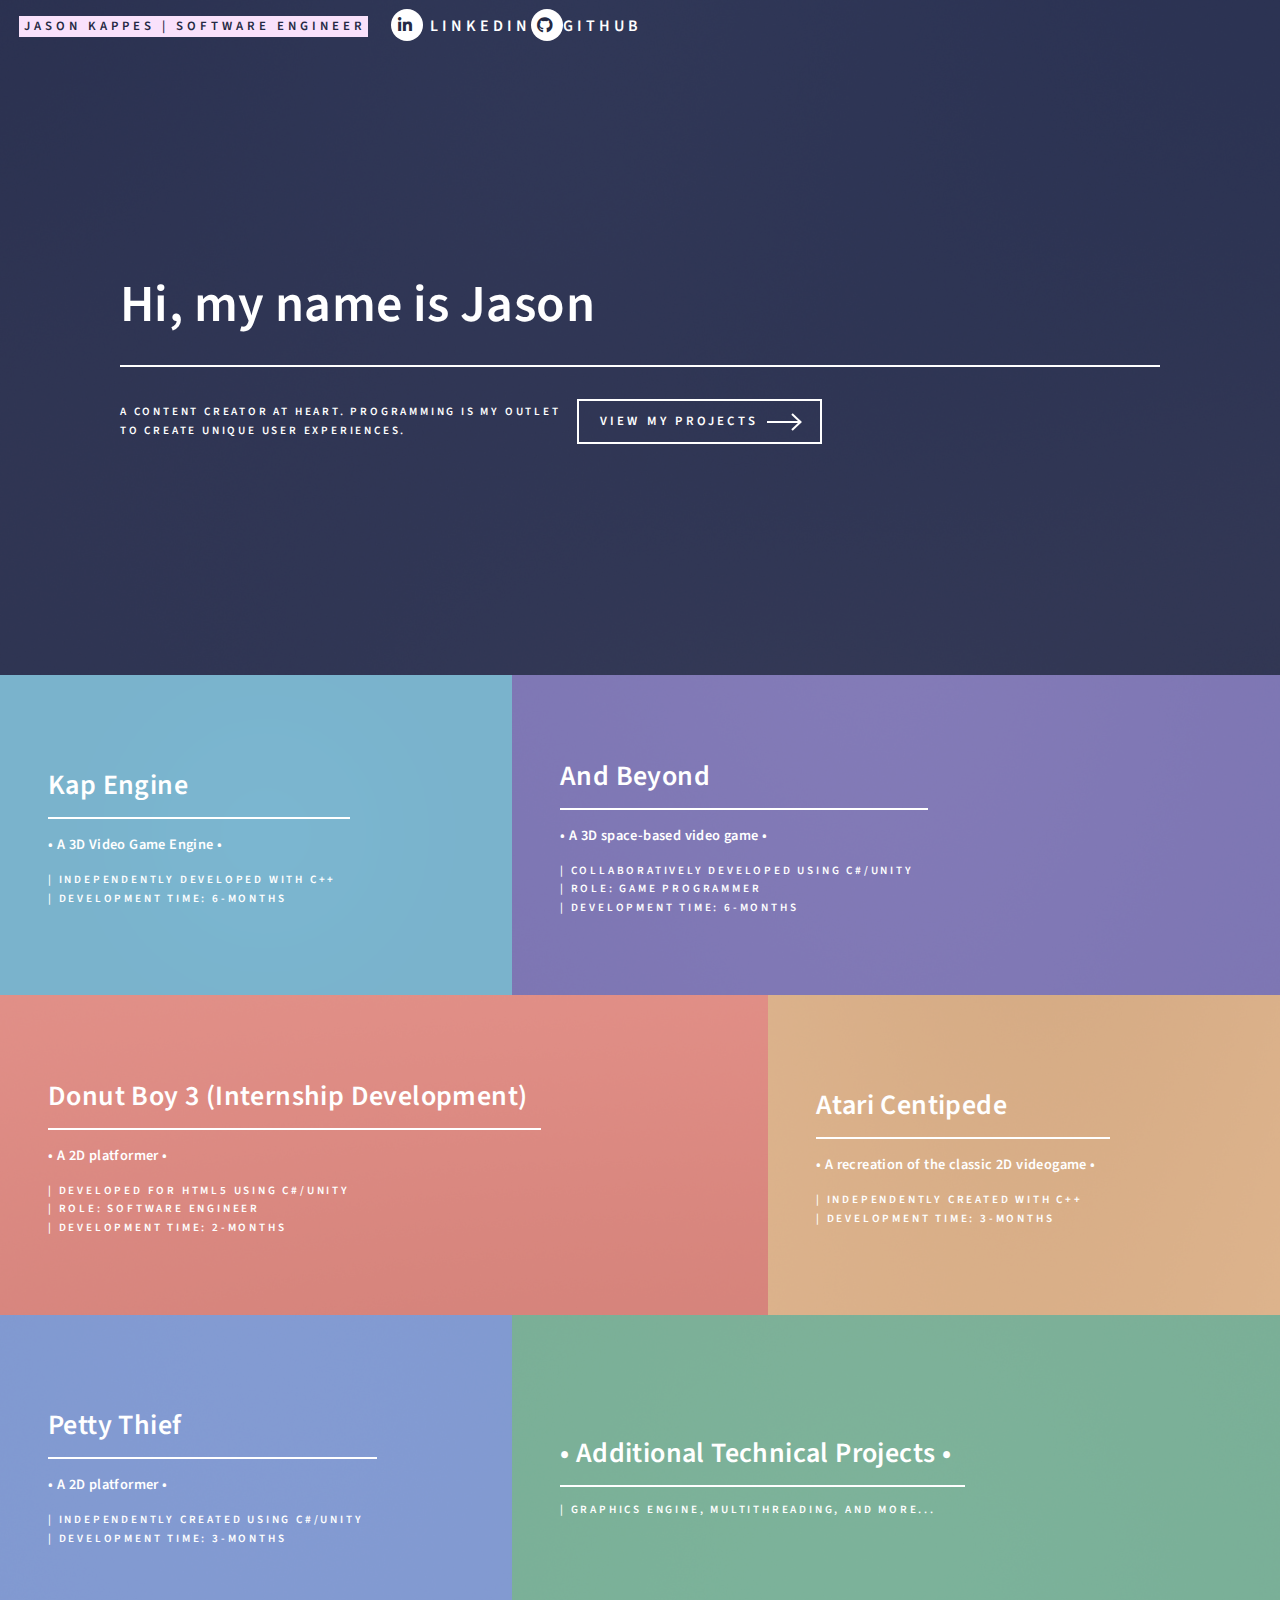
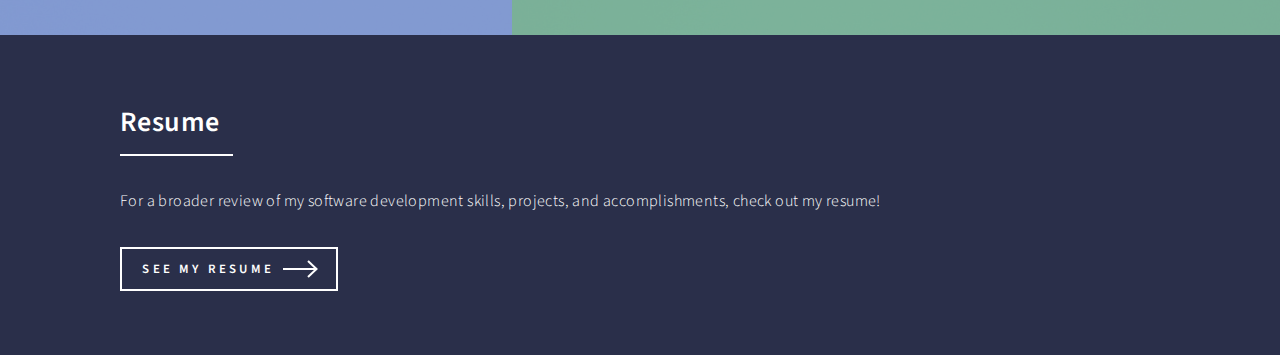
==== commit 06385dff: "Update index.html" ====
--- a/index.html
+++ b/index.html
@@ -19,8 +19,8 @@
 
 				<!-- Header -->
 				<header id="header" class="alt">
-					<a href="index.html" class="logo"><strong>Jason Kappes | Software Engineer</strong> LinkedIn <a href="https://www.linkedin.com/in/jason-kappes/" class="icon brands alt fa-linkedin-in"><span class="label">LinkedIn</span> GitHub <a href="https://github.com/JasonKappes?tab=repositories" class="icon brands alt fa-github"><span class="label">GitHub</span></a>
-				</header>
+					<a href="index.html" class="logo"><strong>Jason Kappes | Software Engineer</strong> <a href="https://www.linkedin.com/in/jason-kappes/" class="icon brands alt fa-linkedin-in"><span class="label">LinkedIn</span> LinkedIn		<a href="https://github.com/JasonKappes?tab=repositories" class="icon brands alt fa-github"><span class="label">GitHub</span></a> GitHub
+</header>
 
 				<!-- Banner -->
 					<section id="banner" class="major">
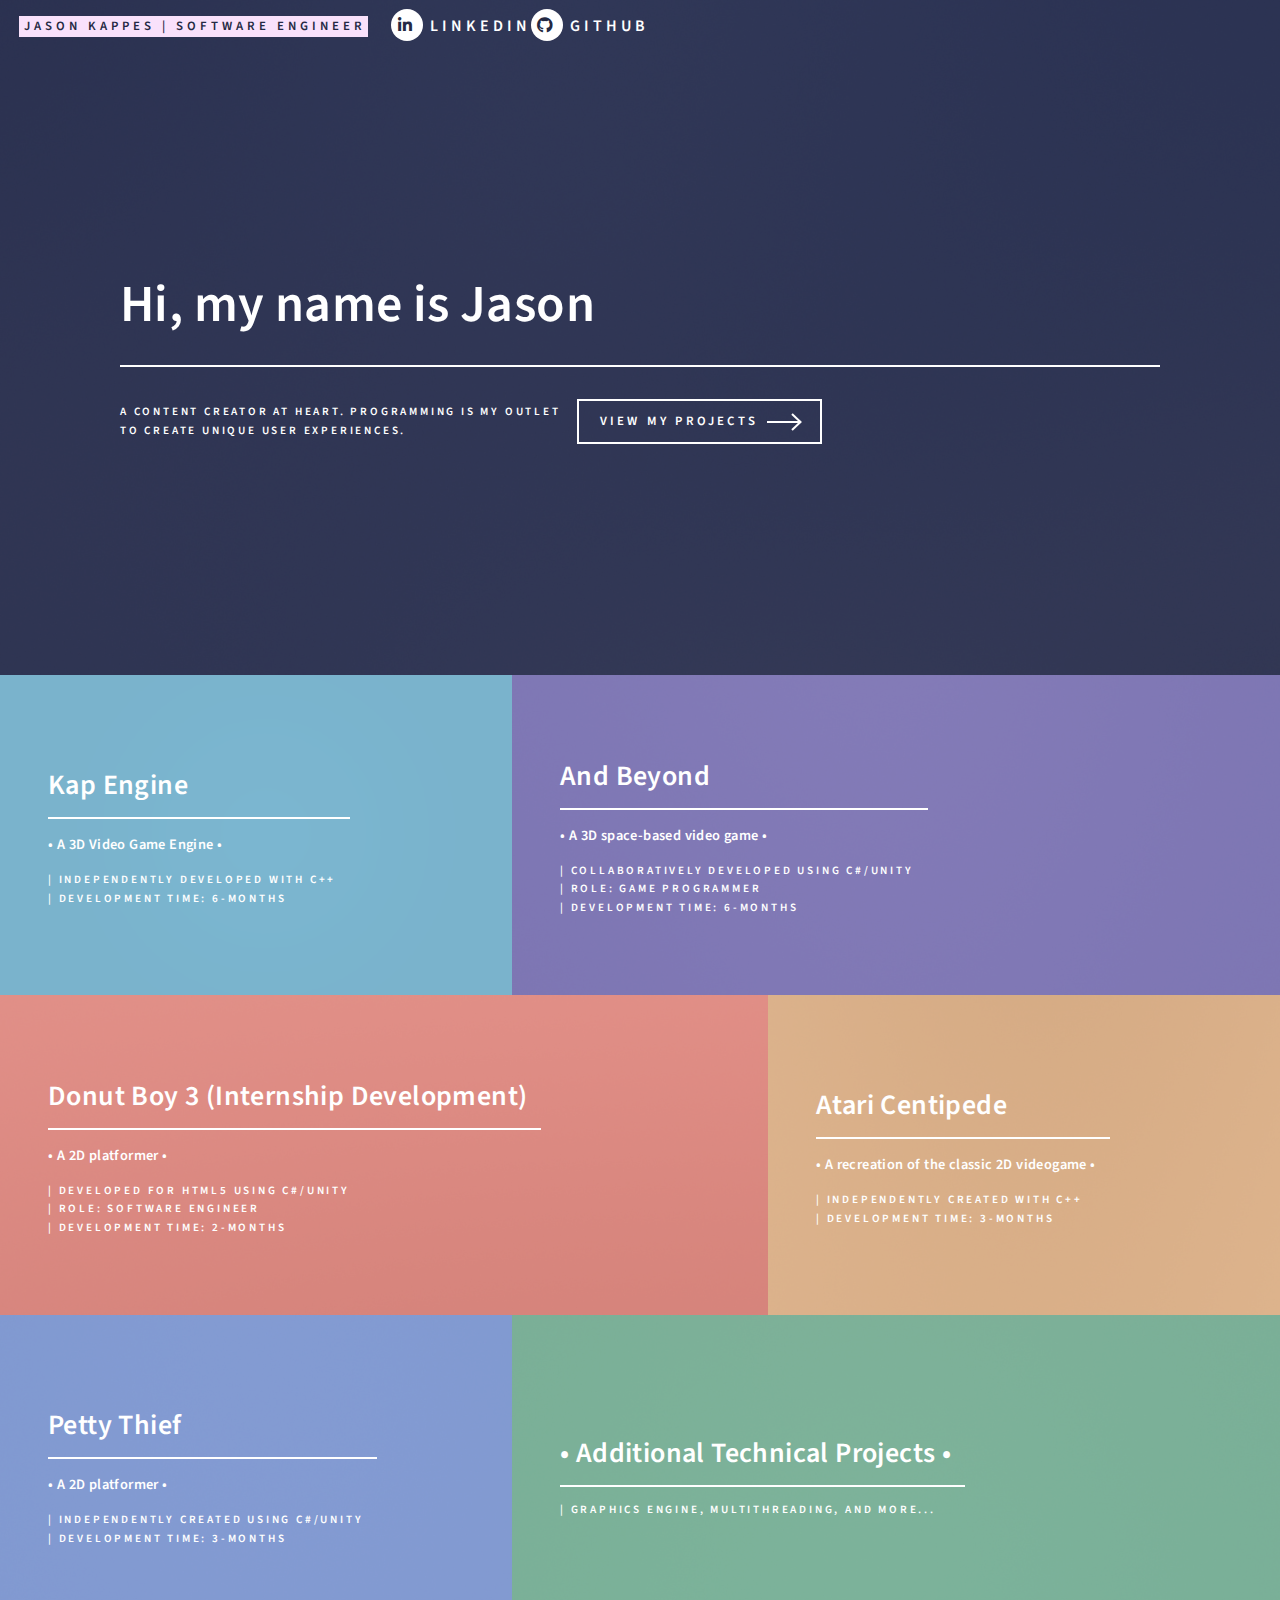
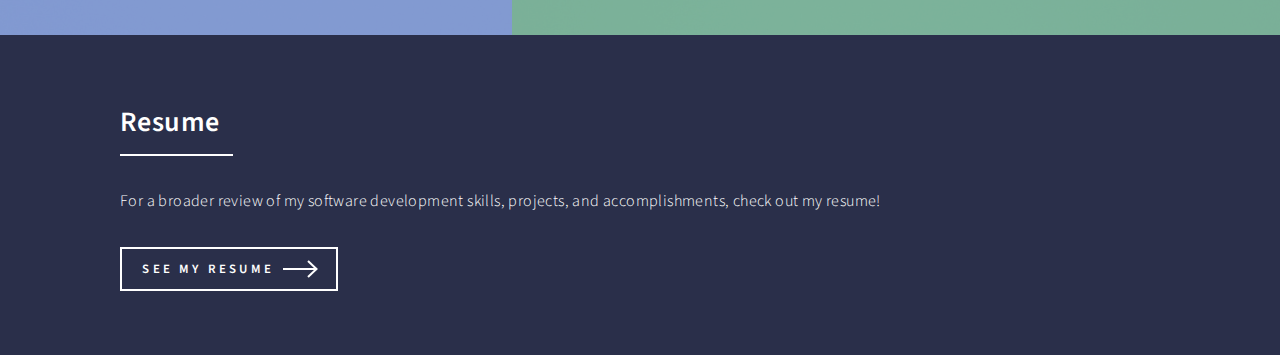
==== commit f9c0bcde: "Update index.html" ====
--- a/index.html
+++ b/index.html
@@ -19,7 +19,7 @@
 
 				<!-- Header -->
 				<header id="header" class="alt">
-					<a href="index.html" class="logo"><strong>Jason Kappes | Software Engineer</strong> <a href="https://www.linkedin.com/in/jason-kappes/" class="icon brands alt fa-linkedin-in"><span class="label">LinkedIn</span> LinkedIn		<a href="https://github.com/JasonKappes?tab=repositories" class="icon brands alt fa-github"><span class="label">GitHub</span></a> GitHub
+					<a href="index.html" class="logo"><strong>Jason Kappes | Software Engineer</strong> <a href="https://www.linkedin.com/in/jason-kappes/" class="icon brands alt fa-linkedin-in"><span class="label">LinkedIn</span> LinkedIn		<a href="https://github.com/JasonKappes?tab=repositories" class="icon brands alt fa-github"><span class="label">GitHub</span> GitHub </a>
 </header>
 
 				<!-- Banner -->
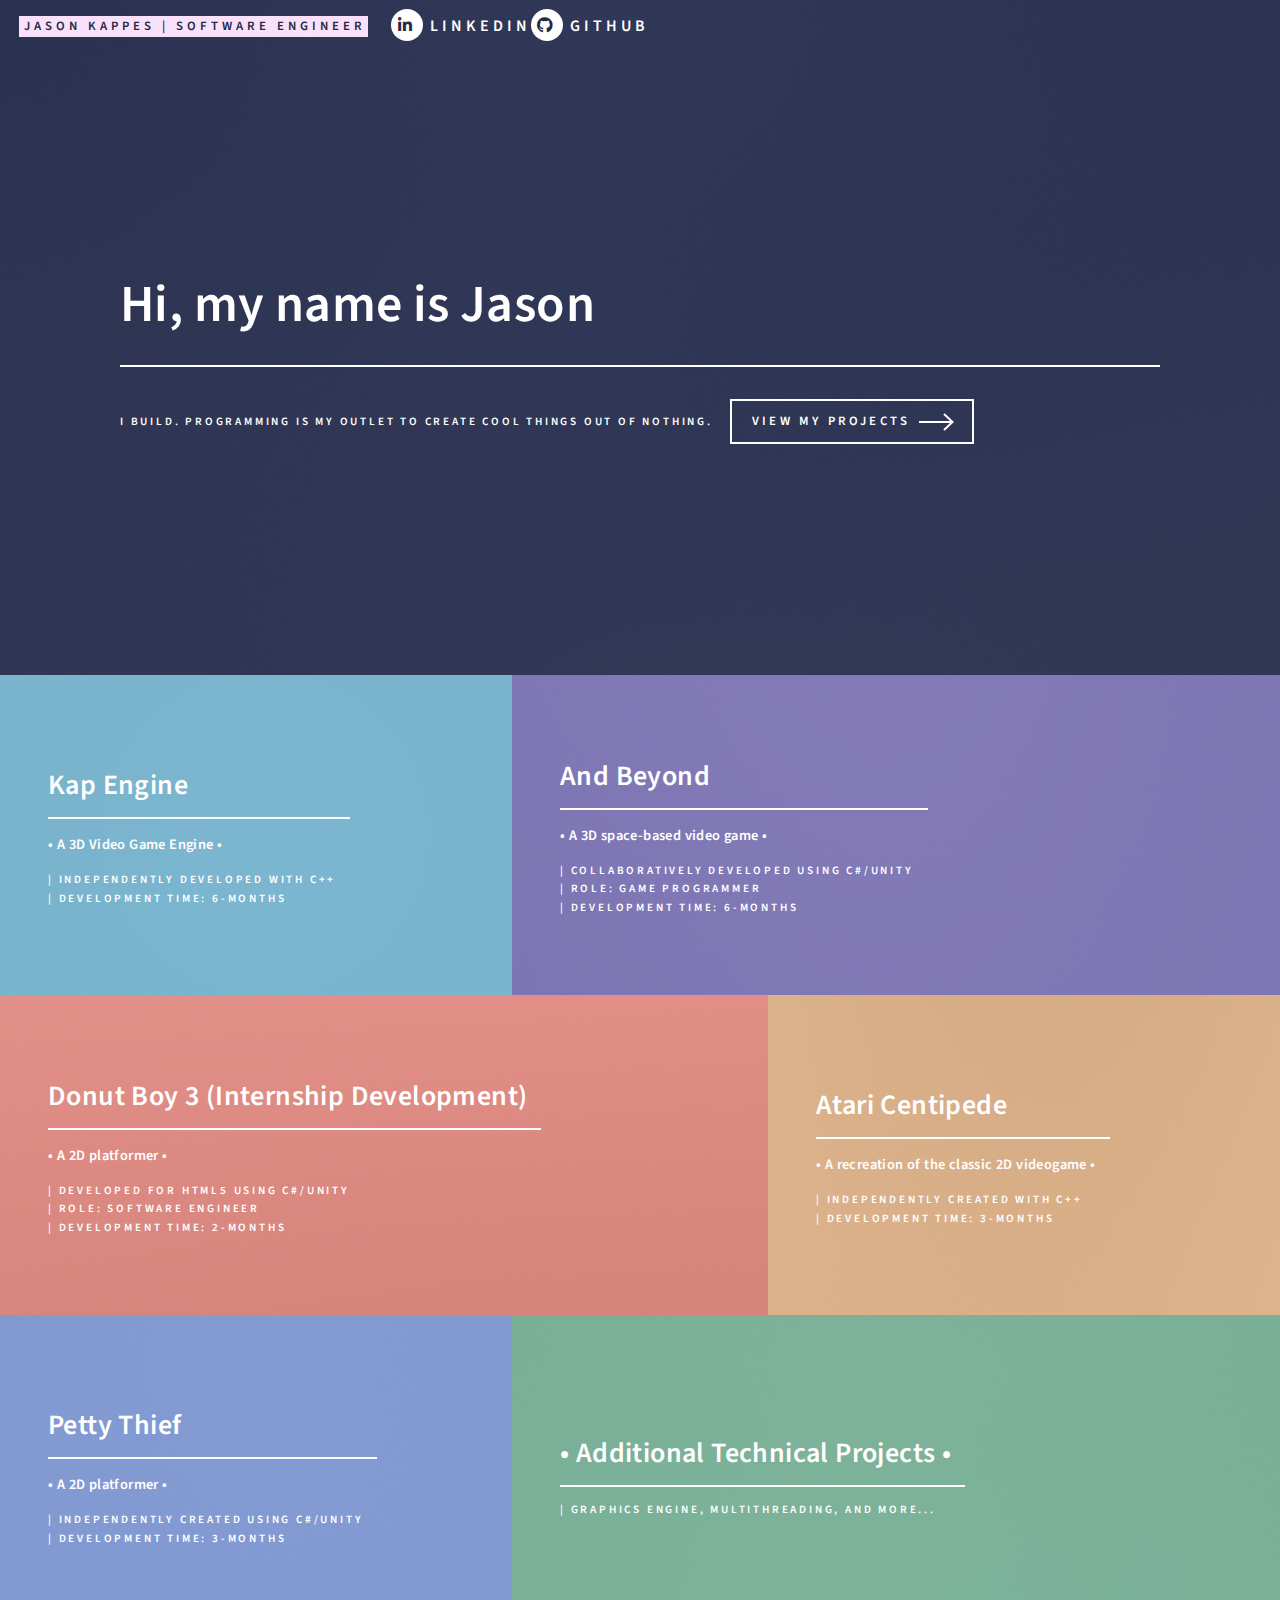
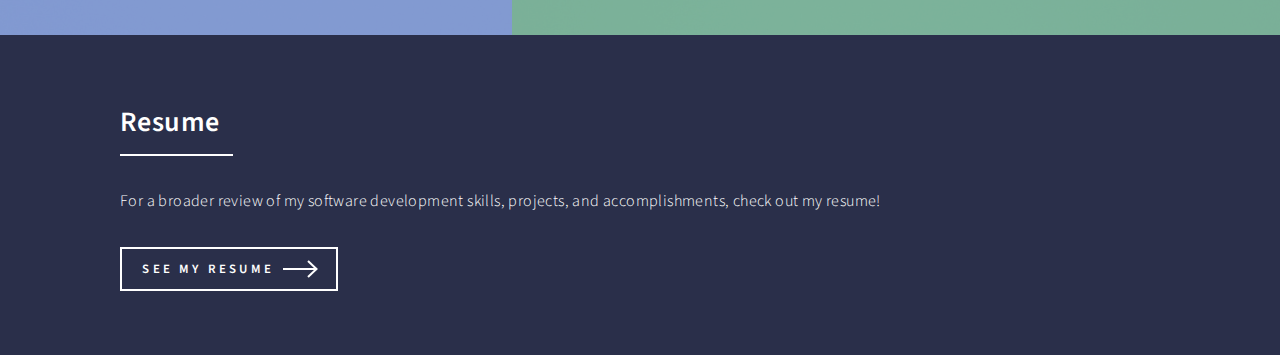
==== commit 658cdb76: "Update index.html" ====
--- a/index.html
+++ b/index.html
@@ -19,7 +19,7 @@
 
 				<!-- Header -->
 				<header id="header" class="alt">
-					<a href="index.html" class="logo"><strong>Jason Kappes | Software Engineer</strong> <a href="https://www.linkedin.com/in/jason-kappes/" class="icon brands alt fa-linkedin-in"><span class="label">LinkedIn</span> LinkedIn		<a href="https://github.com/JasonKappes?tab=repositories" class="icon brands alt fa-github"><span class="label">GitHub</span> GitHub </a>
+					<a href="index.html" class="logo"><strong>Jason Kappes | Software Engineer</strong> <a href="https://www.linkedin.com/in/jason-kappes/" class="icon brands alt fa-linkedin-in"><span class="label">LinkedIn</span> LinkedIn <a/>  <a href="https://github.com/JasonKappes/Kap-Engine" class="icon brands alt fa-github"><span class="label">GitHub</span> GitHub </a>
 </header>
 
 				<!-- Banner -->
@@ -30,8 +30,8 @@
 
 							</header>
 							<div class="content">
-								<p>A content creator at heart. Programming is my outlet<br />
-								to create unique user experiences.</p>
+								<p>I build. Programming is my outlet to create
+								   cool things out of nothing.</p>
 								<ul class="actions">
 									<li><a href="#one" class="button next scrolly">View My Projects</a></li>
 								</ul>
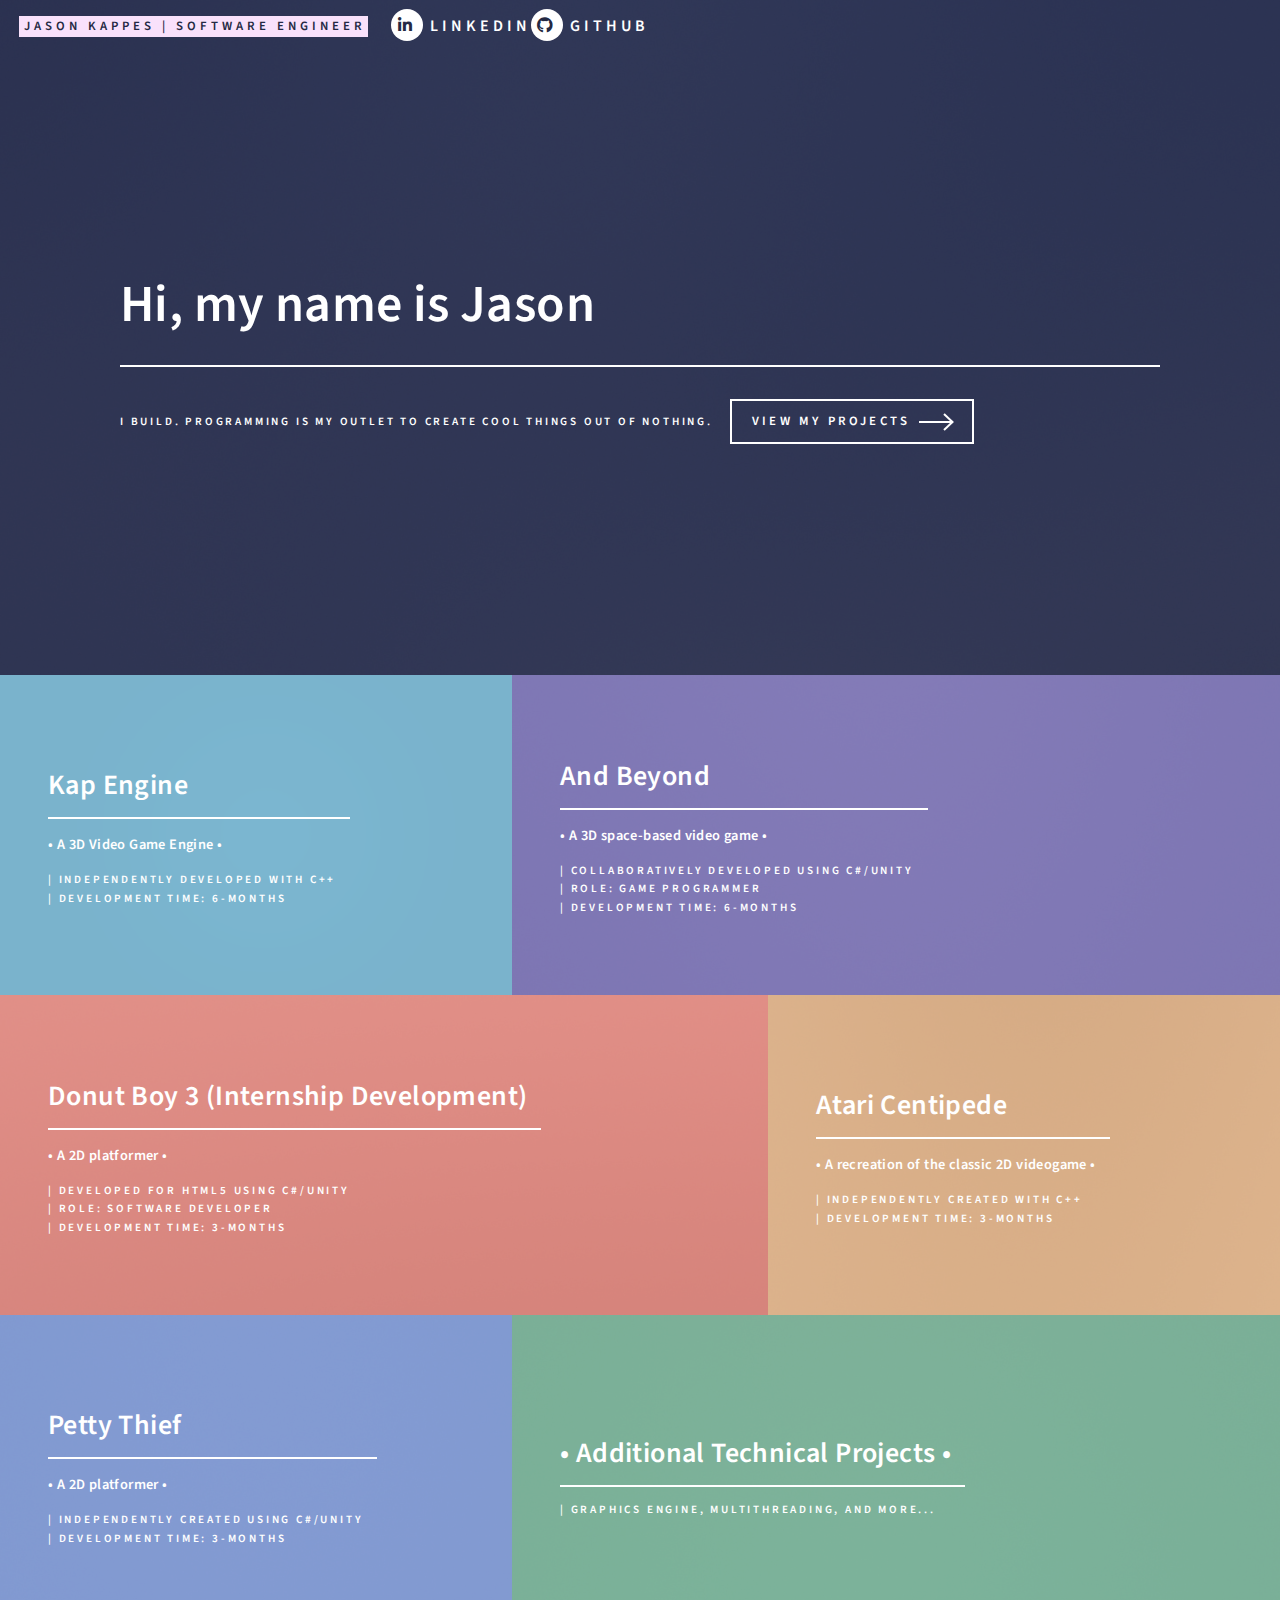
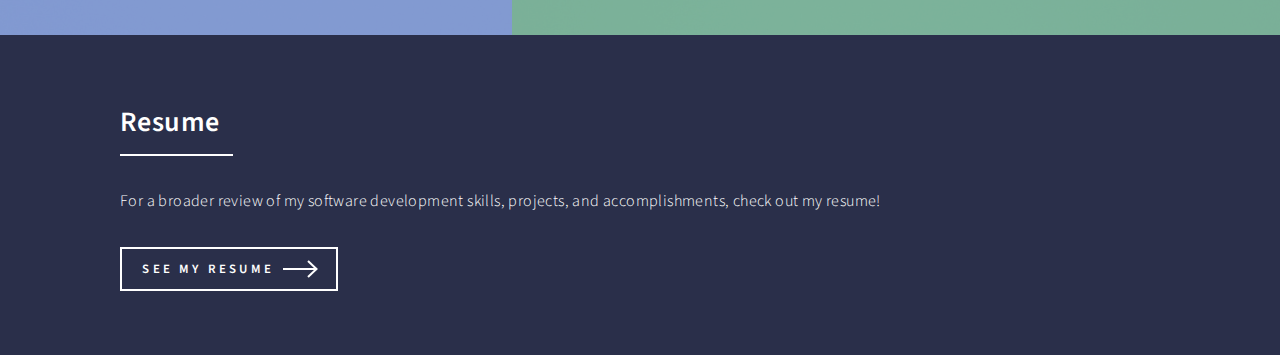
==== commit 0bfa1cb5: "Update index.html" ====
--- a/index.html
+++ b/index.html
@@ -75,8 +75,8 @@
 										<h3><a href="donutboy3.html" class="link">Donut Boy 3 (Internship Development)</a></h3>
 										<h5>• A 2D platformer •</h5>
 										<p>| Developed for HTML5 using C#/Unity<br />
-										| Role: Software Engineer<br />
-										| Development Time: 2-months</p>
+										| Role: Software Developer<br />
+										| Development Time: 3-months</p>
 									</header>
 								</article>
 								<article>
